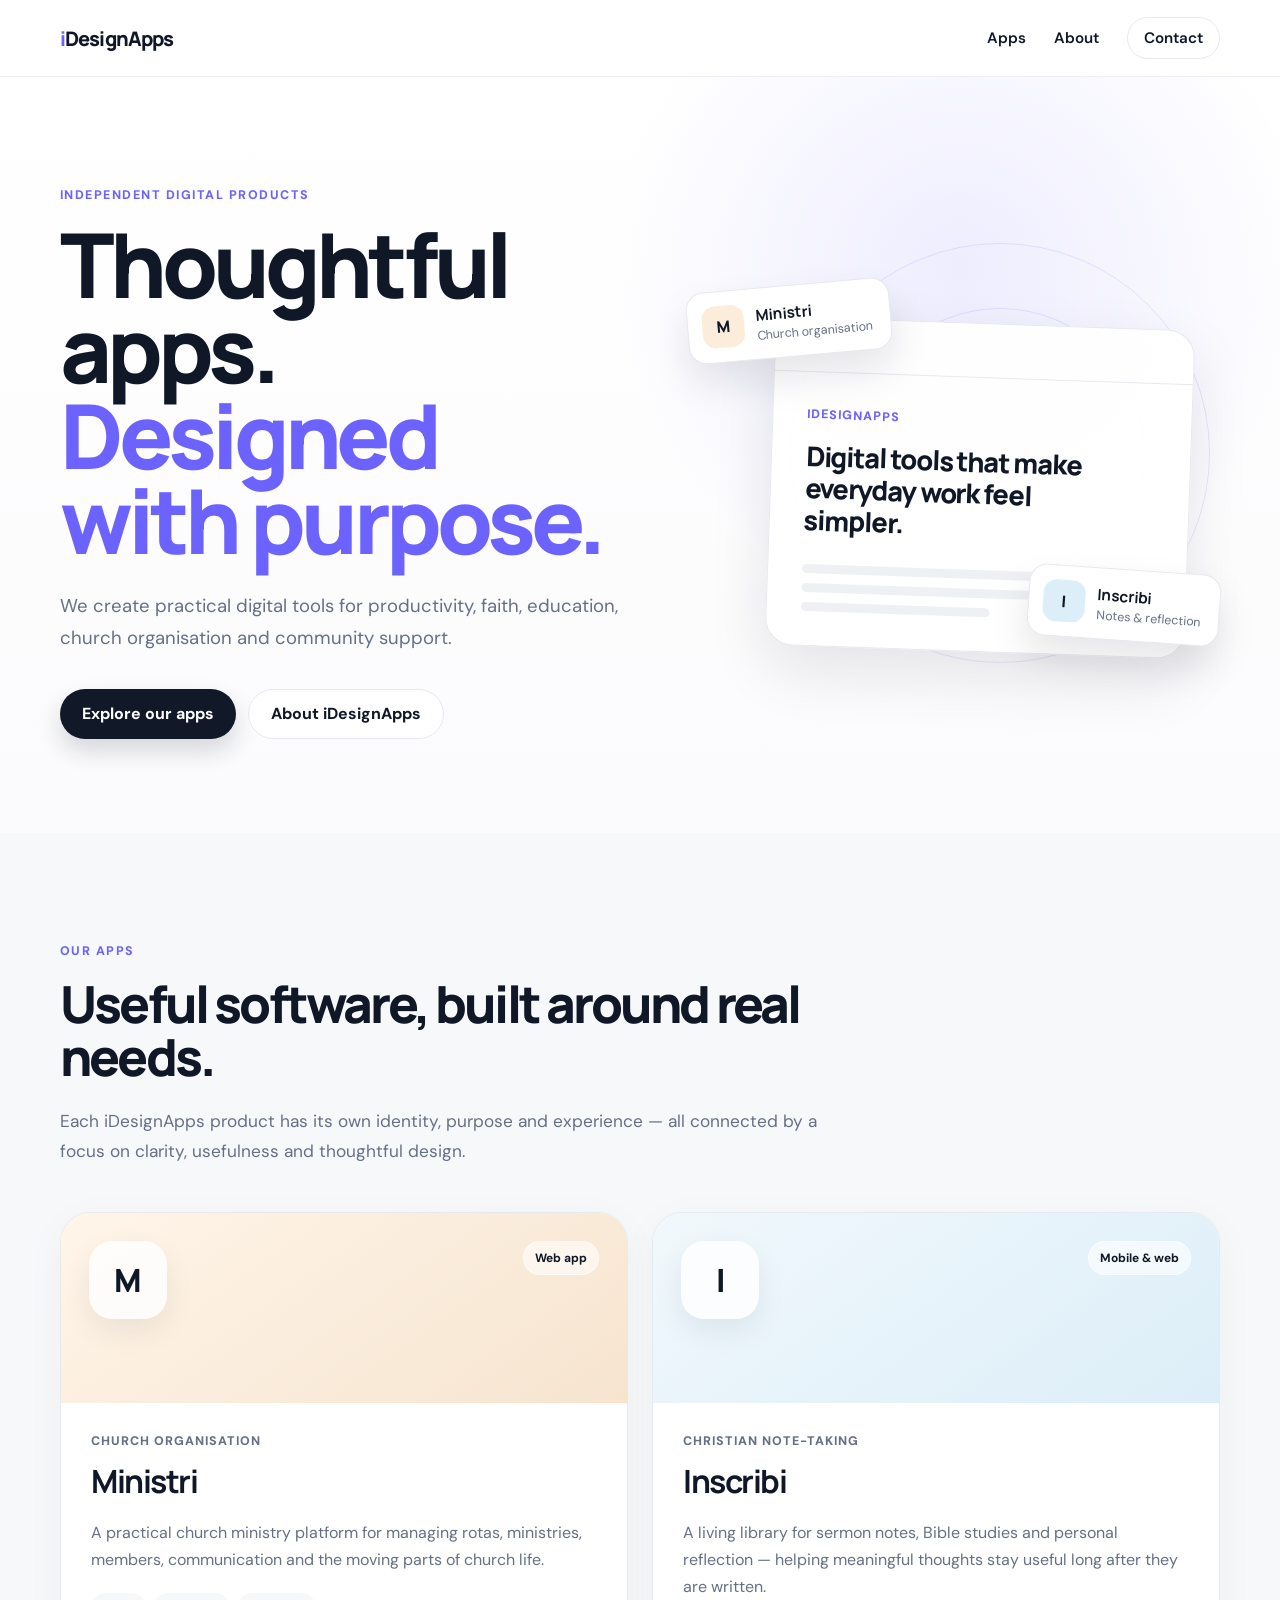
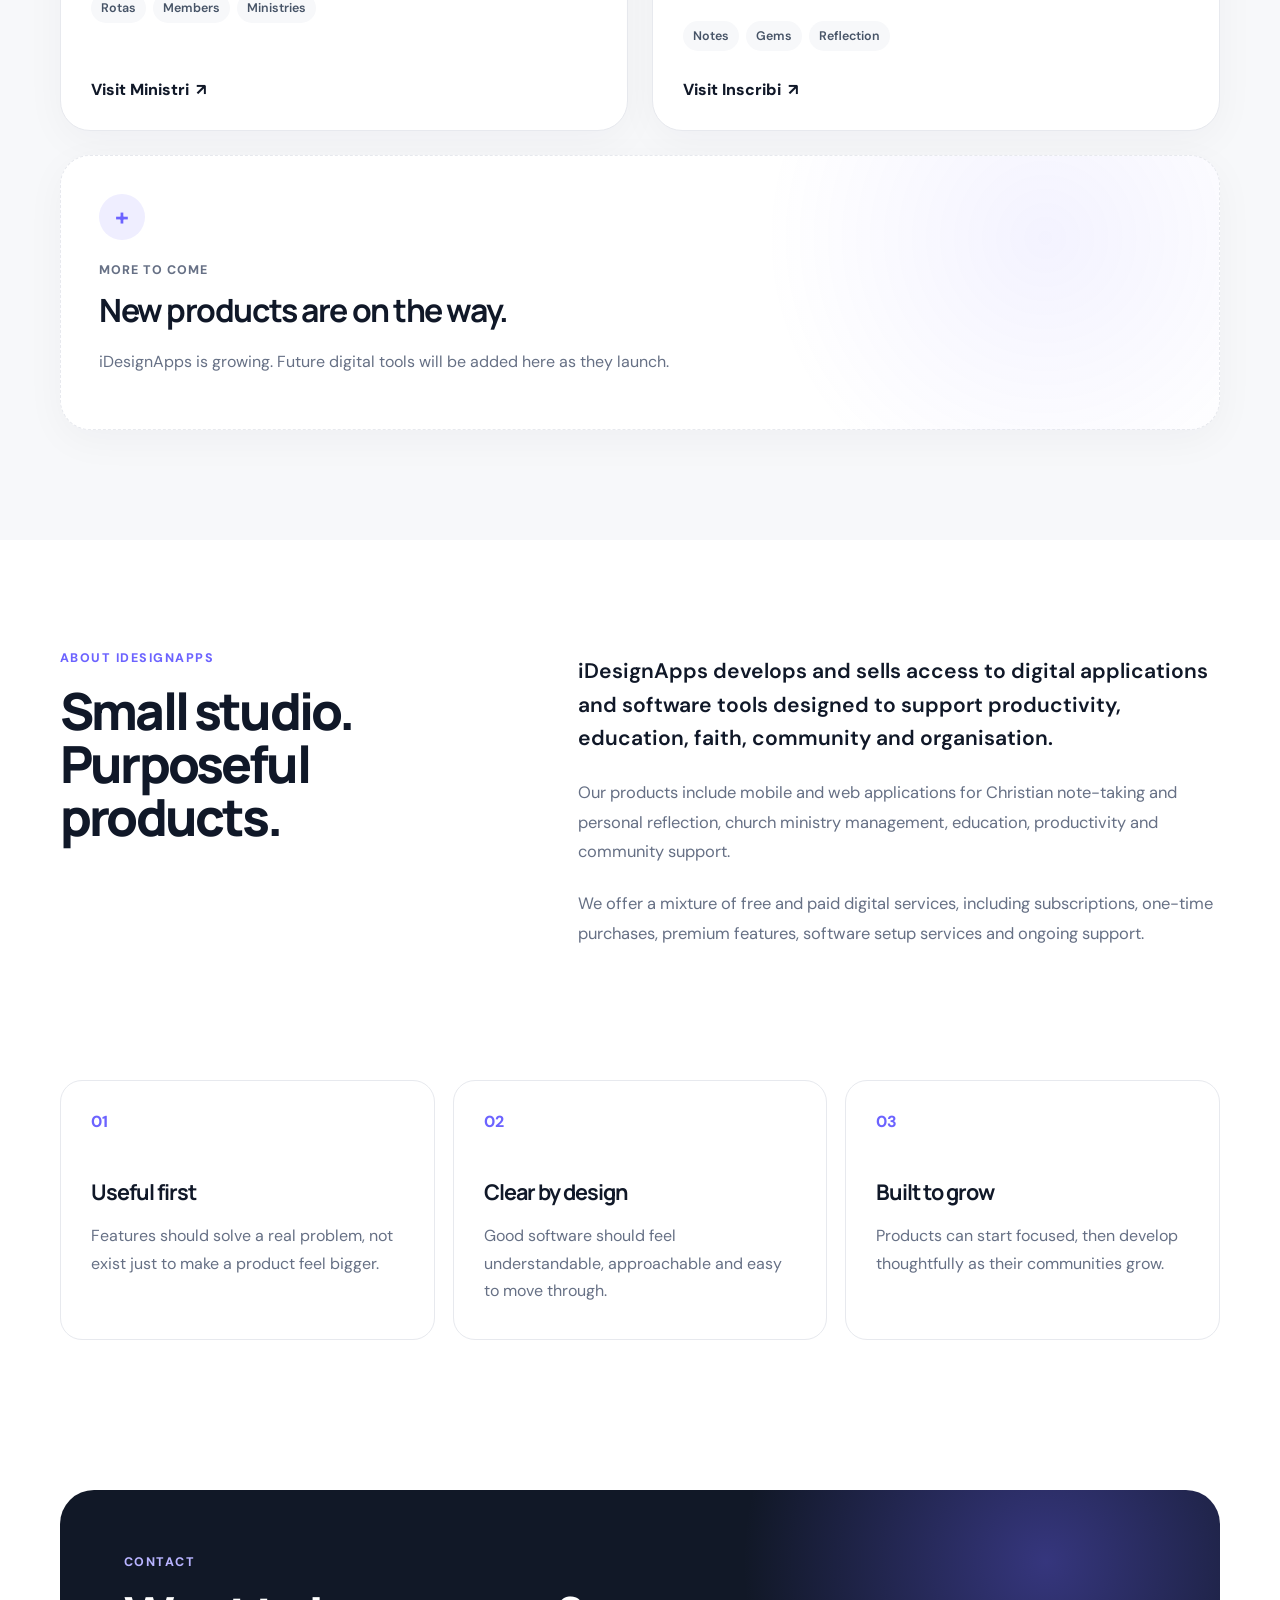
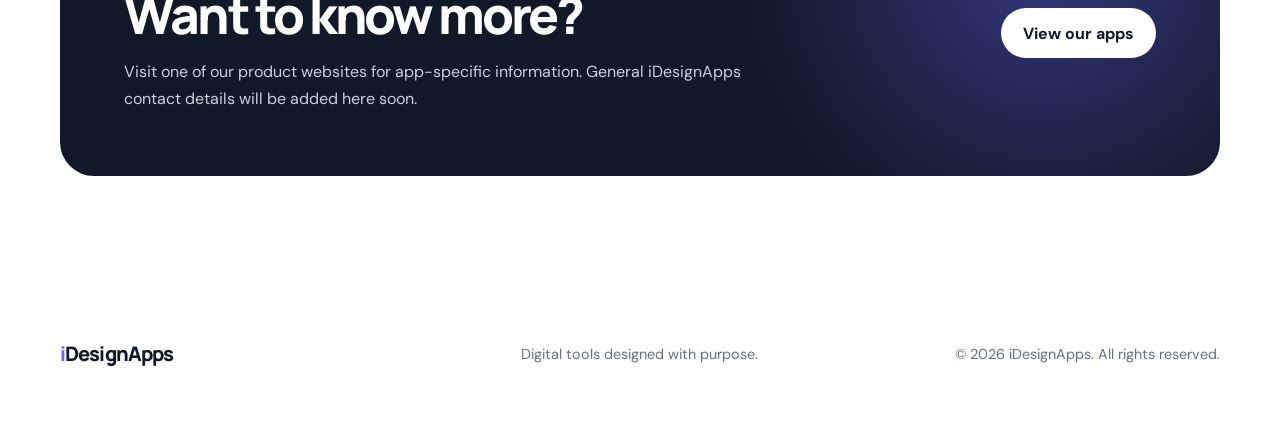
==== index.html @ ae1ea078 "Add files via upload" ====
<!DOCTYPE html>
<html lang="en-GB">
<head>
  <meta charset="UTF-8" />
  <meta name="viewport" content="width=device-width, initial-scale=1.0" />
  <meta name="description" content="iDesignApps develops thoughtful mobile and web applications for productivity, faith, education, church organisation and community support." />
  <meta name="theme-color" content="#111827" />
  <title>iDesignApps — Thoughtful digital tools</title>

  <link rel="icon" href="favicon.svg" type="image/svg+xml" />
  <link rel="preconnect" href="https://fonts.googleapis.com">
  <link rel="preconnect" href="https://fonts.gstatic.com" crossorigin>
  <link href="https://fonts.googleapis.com/css2?family=DM+Sans:wght@400;500;600;700&family=Manrope:wght@400;500;600;700;800&display=swap" rel="stylesheet">
  <link rel="stylesheet" href="styles.css" />
</head>
<body>
  <header class="site-header">
    <div class="container nav-wrap">
      <a class="wordmark" href="#top" aria-label="iDesignApps home">
        <span class="wordmark-i">i</span>DesignApps
      </a>

      <button class="nav-toggle" aria-expanded="false" aria-controls="main-nav" aria-label="Open navigation">
        <span></span><span></span>
      </button>

      <nav id="main-nav" class="main-nav" aria-label="Main navigation">
        <a href="#apps">Apps</a>
        <a href="#about">About</a>
        <a class="nav-cta" href="#contact">Contact</a>
      </nav>
    </div>
  </header>

  <main id="top">
    <section class="hero">
      <div class="container hero-grid">
        <div class="hero-copy">
          <p class="eyebrow">Independent digital products</p>
          <h1>Thoughtful apps.<br><span>Designed with purpose.</span></h1>
          <p class="hero-text">
            We create practical digital tools for productivity, faith, education,
            church organisation and community support.
          </p>

          <div class="hero-actions">
            <a class="button button-primary" href="#apps">Explore our apps</a>
            <a class="button button-secondary" href="#about">About iDesignApps</a>
          </div>
        </div>

        <div class="hero-visual" aria-hidden="true">
          <div class="orbit orbit-one"></div>
          <div class="orbit orbit-two"></div>

          <div class="product-window main-window">
            <div class="window-top">
              <span></span><span></span><span></span>
            </div>
            <div class="window-body">
              <div class="mini-label">iDesignApps</div>
              <div class="mini-heading">Digital tools that make everyday work feel simpler.</div>
              <div class="mini-lines">
                <i></i><i></i><i></i>
              </div>
            </div>
          </div>

          <div class="floating-card card-min">
            <span class="card-icon">M</span>
            <div><strong>Ministri</strong><small>Church organisation</small></div>
          </div>

          <div class="floating-card card-ins">
            <span class="card-icon">I</span>
            <div><strong>Inscribi</strong><small>Notes & reflection</small></div>
          </div>
        </div>
      </div>
    </section>

    <section id="apps" class="apps-section section">
      <div class="container">
        <div class="section-heading">
          <p class="eyebrow">Our apps</p>
          <h2>Useful software, built around real needs.</h2>
          <p>
            Each iDesignApps product has its own identity, purpose and experience —
            all connected by a focus on clarity, usefulness and thoughtful design.
          </p>
        </div>

        <div class="app-grid">
          <article class="app-card ministri-card">
            <div class="app-card-top">
              <div class="app-badge">M</div>
              <span class="status-pill">Web app</span>
            </div>
            <div class="app-card-content">
              <p class="app-category">Church organisation</p>
              <h3>Ministri</h3>
              <p>
                A practical church ministry platform for managing rotas, ministries,
                members, communication and the moving parts of church life.
              </p>
              <div class="tag-row">
                <span>Rotas</span>
                <span>Members</span>
                <span>Ministries</span>
              </div>
              <a class="app-link" href="https://ministri.app" target="_blank" rel="noopener noreferrer">
                Visit Ministri <span aria-hidden="true">↗</span>
              </a>
            </div>
          </article>

          <article class="app-card inscribi-card">
            <div class="app-card-top">
              <div class="app-badge">I</div>
              <span class="status-pill">Mobile & web</span>
            </div>
            <div class="app-card-content">
              <p class="app-category">Christian note-taking</p>
              <h3>Inscribi</h3>
              <p>
                A living library for sermon notes, Bible studies and personal reflection —
                helping meaningful thoughts stay useful long after they are written.
              </p>
              <div class="tag-row">
                <span>Notes</span>
                <span>Gems</span>
                <span>Reflection</span>
              </div>
              <a class="app-link" href="https://inscribi.app" target="_blank" rel="noopener noreferrer">
                Visit Inscribi <span aria-hidden="true">↗</span>
              </a>
            </div>
          </article>

          <article class="app-card future-card">
            <div class="future-inner">
              <span class="plus-mark">+</span>
              <p class="app-category">More to come</p>
              <h3>New products are on the way.</h3>
              <p>
                iDesignApps is growing. Future digital tools will be added here as they launch.
              </p>
            </div>
          </article>
        </div>
      </div>
    </section>

    <section id="about" class="about-section section">
      <div class="container about-grid">
        <div>
          <p class="eyebrow">About iDesignApps</p>
          <h2>Small studio.<br>Purposeful products.</h2>
        </div>
        <div class="about-copy">
          <p class="lead">
            iDesignApps develops and sells access to digital applications and software
            tools designed to support productivity, education, faith, community and organisation.
          </p>
          <p>
            Our products include mobile and web applications for Christian note-taking
            and personal reflection, church ministry management, education, productivity
            and community support.
          </p>
          <p>
            We offer a mixture of free and paid digital services, including subscriptions,
            one-time purchases, premium features, software setup services and ongoing support.
          </p>
        </div>
      </div>
    </section>

    <section class="principles-section section">
      <div class="container">
        <div class="principles-grid">
          <div class="principle">
            <span>01</span>
            <h3>Useful first</h3>
            <p>Features should solve a real problem, not exist just to make a product feel bigger.</p>
          </div>
          <div class="principle">
            <span>02</span>
            <h3>Clear by design</h3>
            <p>Good software should feel understandable, approachable and easy to move through.</p>
          </div>
          <div class="principle">
            <span>03</span>
            <h3>Built to grow</h3>
            <p>Products can start focused, then develop thoughtfully as their communities grow.</p>
          </div>
        </div>
      </div>
    </section>

    <section id="contact" class="contact-section section">
      <div class="container contact-panel">
        <div>
          <p class="eyebrow">Contact</p>
          <h2>Want to know more?</h2>
          <p>
            Visit one of our product websites for app-specific information.
            General iDesignApps contact details will be added here soon.
          </p>
        </div>
        <a class="button button-light" href="#apps">View our apps</a>
      </div>
    </section>
  </main>

  <footer class="site-footer">
    <div class="container footer-grid">
      <a class="wordmark footer-wordmark" href="#top">
        <span class="wordmark-i">i</span>DesignApps
      </a>
      <p>Digital tools designed with purpose.</p>
      <p class="copyright">© <span id="year"></span> iDesignApps. All rights reserved.</p>
    </div>
  </footer>

  <script src="script.js"></script>
</body>
</html>
---- styles.css ----
:root {
  --ink: #101828;
  --muted: #667085;
  --line: #e7e9ee;
  --paper: #ffffff;
  --soft: #f7f8fa;
  --accent: #6c63ff;
  --accent-dark: #5047e8;
  --accent-soft: #efeeff;
  --dark: #111827;
  --mint: #d9f4eb;
  --blue: #dceef8;
  --warm: #fbedd9;
  --shadow: 0 24px 60px rgba(16, 24, 40, 0.10);
  --radius-lg: 30px;
  --radius-md: 22px;
}

* {
  box-sizing: border-box;
}

html {
  scroll-behavior: smooth;
}

body {
  margin: 0;
  color: var(--ink);
  background: var(--paper);
  font-family: "DM Sans", sans-serif;
  -webkit-font-smoothing: antialiased;
}

a {
  color: inherit;
  text-decoration: none;
}

button,
a {
  -webkit-tap-highlight-color: transparent;
}

.container {
  width: min(1160px, calc(100% - 40px));
  margin: 0 auto;
}

.section {
  padding: 110px 0;
}

.site-header {
  position: sticky;
  top: 0;
  z-index: 50;
  border-bottom: 1px solid rgba(231, 233, 238, 0.8);
  background: rgba(255, 255, 255, 0.88);
  backdrop-filter: blur(18px);
}

.nav-wrap {
  height: 76px;
  display: flex;
  align-items: center;
  justify-content: space-between;
}

.wordmark {
  font-family: "Manrope", sans-serif;
  font-size: 1.25rem;
  font-weight: 800;
  letter-spacing: -0.045em;
}

.wordmark-i {
  color: var(--accent);
}

.main-nav {
  display: flex;
  align-items: center;
  gap: 28px;
  font-size: 0.95rem;
  font-weight: 600;
}

.main-nav a {
  transition: color 0.2s ease, transform 0.2s ease;
}

.main-nav a:hover {
  color: var(--accent);
}

.nav-cta {
  padding: 10px 16px;
  border: 1px solid var(--line);
  border-radius: 999px;
}

.nav-toggle {
  display: none;
  border: 0;
  background: transparent;
  width: 42px;
  height: 42px;
  align-items: center;
  justify-content: center;
  flex-direction: column;
  gap: 6px;
  cursor: pointer;
}

.nav-toggle span {
  width: 22px;
  height: 2px;
  background: var(--ink);
  transition: transform 0.2s ease;
}

.hero {
  overflow: hidden;
  background:
    radial-gradient(circle at 75% 25%, rgba(108, 99, 255, 0.11), transparent 31%),
    linear-gradient(180deg, #ffffff 0%, #fbfbfd 100%);
  padding: 106px 0 90px;
}

.hero-grid {
  min-height: 560px;
  display: grid;
  grid-template-columns: 1.03fr 0.97fr;
  align-items: center;
  gap: 60px;
}

.eyebrow {
  margin: 0 0 18px;
  color: var(--accent);
  font-size: 0.78rem;
  font-weight: 800;
  letter-spacing: 0.12em;
  text-transform: uppercase;
}

.hero h1,
.section-heading h2,
.about-section h2,
.contact-section h2 {
  margin: 0;
  font-family: "Manrope", sans-serif;
  letter-spacing: -0.055em;
}

.hero h1 {
  max-width: 720px;
  font-size: clamp(3.35rem, 7vw, 6.5rem);
  line-height: 0.95;
  font-weight: 800;
}

.hero h1 span {
  color: var(--accent);
}

.hero-text {
  max-width: 650px;
  margin: 28px 0 0;
  color: var(--muted);
  font-size: 1.16rem;
  line-height: 1.75;
}

.hero-actions {
  display: flex;
  flex-wrap: wrap;
  gap: 12px;
  margin-top: 34px;
}

.button {
  display: inline-flex;
  min-height: 50px;
  align-items: center;
  justify-content: center;
  padding: 0 22px;
  border-radius: 999px;
  font-weight: 700;
  transition: transform 0.2s ease, box-shadow 0.2s ease, background 0.2s ease;
}

.button:hover {
  transform: translateY(-2px);
}

.button-primary {
  color: #fff;
  background: var(--dark);
  box-shadow: 0 12px 24px rgba(17, 24, 39, 0.16);
}

.button-primary:hover {
  background: #000;
}

.button-secondary {
  border: 1px solid var(--line);
  background: #fff;
}

.hero-visual {
  position: relative;
  min-height: 480px;
}

.orbit {
  position: absolute;
  border: 1px solid rgba(108, 99, 255, 0.15);
  border-radius: 50%;
}

.orbit-one {
  width: 420px;
  height: 420px;
  right: 10px;
  top: 20px;
}

.orbit-two {
  width: 290px;
  height: 290px;
  right: 75px;
  top: 85px;
}

.product-window {
  position: absolute;
  border: 1px solid var(--line);
  border-radius: 28px;
  background: rgba(255, 255, 255, 0.95);
  box-shadow: var(--shadow);
}

.main-window {
  width: min(420px, 86%);
  right: 30px;
  top: 100px;
  transform: rotate(2deg);
}

.window-top {
  height: 54px;
  display: flex;
  align-items: center;
  gap: 7px;
  padding: 0 20px;
  border-bottom: 1px solid var(--line);
}

.window-top span {
  width: 8px;
  height: 8px;
  border-radius: 50%;
  background: #d7d9df;
}

.window-body {
  padding: 34px;
}

.mini-label {
  color: var(--accent);
  font-weight: 800;
  font-size: 0.78rem;
  text-transform: uppercase;
  letter-spacing: 0.08em;
}

.mini-heading {
  width: 88%;
  margin-top: 18px;
  font-family: "Manrope", sans-serif;
  font-size: 1.7rem;
  line-height: 1.18;
  font-weight: 800;
  letter-spacing: -0.04em;
}

.mini-lines {
  display: grid;
  gap: 10px;
  margin-top: 28px;
}

.mini-lines i {
  display: block;
  height: 9px;
  border-radius: 999px;
  background: #eef0f4;
}

.mini-lines i:nth-child(2) {
  width: 76%;
}

.mini-lines i:nth-child(3) {
  width: 54%;
}

.floating-card {
  position: absolute;
  display: flex;
  align-items: center;
  gap: 12px;
  padding: 14px 18px 14px 14px;
  border: 1px solid var(--line);
  border-radius: 18px;
  background: #fff;
  box-shadow: 0 20px 38px rgba(16, 24, 40, 0.10);
}

.floating-card strong,
.floating-card small {
  display: block;
}

.floating-card strong {
  font-family: "Manrope", sans-serif;
  font-size: 0.96rem;
}

.floating-card small {
  margin-top: 2px;
  color: var(--muted);
  font-size: 0.78rem;
}

.card-icon {
  display: grid;
  width: 42px;
  height: 42px;
  place-items: center;
  border-radius: 13px;
  font-family: "Manrope", sans-serif;
  font-weight: 800;
}

.card-min {
  left: 0;
  top: 62px;
  transform: rotate(-5deg);
}

.card-min .card-icon {
  background: var(--warm);
}

.card-ins {
  right: 0;
  bottom: 62px;
  transform: rotate(4deg);
}

.card-ins .card-icon {
  background: var(--blue);
}

.apps-section {
  background: var(--soft);
}

.section-heading {
  max-width: 760px;
  margin-bottom: 46px;
}

.section-heading h2,
.about-section h2,
.contact-section h2 {
  font-size: clamp(2.25rem, 4vw, 4.2rem);
  line-height: 1.04;
  font-weight: 800;
}

.section-heading > p:last-child {
  margin: 22px 0 0;
  color: var(--muted);
  font-size: 1.08rem;
  line-height: 1.75;
}

.app-grid {
  display: grid;
  grid-template-columns: repeat(2, minmax(0, 1fr));
  gap: 24px;
}

.app-card {
  min-height: 470px;
  display: flex;
  flex-direction: column;
  overflow: hidden;
  border: 1px solid var(--line);
  border-radius: var(--radius-lg);
  background: #fff;
  box-shadow: 0 10px 40px rgba(16, 24, 40, 0.04);
  transition: transform 0.25s ease, box-shadow 0.25s ease;
}

.app-card:hover {
  transform: translateY(-5px);
  box-shadow: 0 22px 48px rgba(16, 24, 40, 0.08);
}

.app-card-top {
  min-height: 190px;
  display: flex;
  justify-content: space-between;
  align-items: flex-start;
  padding: 28px;
}

.ministri-card .app-card-top {
  background: linear-gradient(145deg, #fff5e9, #f6e4cf);
}

.inscribi-card .app-card-top {
  background: linear-gradient(145deg, #f1f8fc, #dceef8);
}

.app-badge {
  display: grid;
  width: 78px;
  height: 78px;
  place-items: center;
  border-radius: 23px;
  background: rgba(255,255,255,0.82);
  font-family: "Manrope", sans-serif;
  font-size: 2rem;
  font-weight: 800;
  box-shadow: 0 12px 30px rgba(16, 24, 40, 0.07);
}

.status-pill {
  padding: 8px 11px;
  border: 1px solid rgba(255, 255, 255, 0.7);
  border-radius: 999px;
  background: rgba(255, 255, 255, 0.58);
  font-size: 0.75rem;
  font-weight: 700;
}

.app-card-content {
  display: flex;
  flex: 1;
  flex-direction: column;
  padding: 30px;
}

.app-category {
  margin: 0 0 10px;
  color: var(--muted);
  font-size: 0.78rem;
  font-weight: 800;
  letter-spacing: 0.08em;
  text-transform: uppercase;
}

.app-card h3,
.principle h3,
.future-card h3 {
  margin: 0;
  font-family: "Manrope", sans-serif;
  font-size: 2rem;
  letter-spacing: -0.045em;
}

.app-card-content > p:not(.app-category),
.future-card p:not(.app-category) {
  color: var(--muted);
  line-height: 1.7;
}

.tag-row {
  display: flex;
  flex-wrap: wrap;
  gap: 7px;
  margin-top: 4px;
}

.tag-row span {
  padding: 7px 10px;
  border-radius: 999px;
  background: var(--soft);
  color: #475467;
  font-size: 0.78rem;
  font-weight: 600;
}

.app-link {
  display: inline-flex;
  align-items: center;
  gap: 7px;
  width: fit-content;
  margin-top: auto;
  padding-top: 28px;
  font-weight: 800;
}

.app-link span {
  transition: transform 0.2s ease;
}

.app-link:hover span {
  transform: translate(3px, -3px);
}

.future-card {
  grid-column: 1 / -1;
  min-height: 250px;
  border-style: dashed;
  background:
    radial-gradient(circle at 85% 30%, rgba(108, 99, 255, 0.08), transparent 28%),
    #fff;
}

.future-inner {
  display: grid;
  height: 100%;
  align-content: center;
  padding: 38px;
}

.plus-mark {
  display: grid;
  width: 46px;
  height: 46px;
  margin-bottom: 22px;
  place-items: center;
  border-radius: 50%;
  background: var(--accent-soft);
  color: var(--accent);
  font-size: 1.5rem;
  font-weight: 700;
}

.future-card h3 {
  max-width: 560px;
}

.future-card p {
  max-width: 640px;
}

.about-section {
  background: #fff;
}

.about-grid {
  display: grid;
  grid-template-columns: 0.8fr 1.2fr;
  gap: 90px;
  align-items: start;
}

.about-copy {
  padding-top: 5px;
}

.about-copy p {
  margin: 0 0 22px;
  color: var(--muted);
  font-size: 1.03rem;
  line-height: 1.8;
}

.about-copy .lead {
  color: var(--ink);
  font-size: 1.32rem;
  line-height: 1.6;
  font-weight: 600;
}

.principles-section {
  padding-top: 0;
}

.principles-grid {
  display: grid;
  grid-template-columns: repeat(3, 1fr);
  gap: 18px;
}

.principle {
  min-height: 260px;
  padding: 30px;
  border: 1px solid var(--line);
  border-radius: var(--radius-md);
}

.principle > span {
  display: inline-block;
  margin-bottom: 45px;
  color: var(--accent);
  font-weight: 800;
}

.principle h3 {
  font-size: 1.35rem;
}

.principle p {
  margin-bottom: 0;
  color: var(--muted);
  line-height: 1.7;
}

.contact-section {
  padding-top: 40px;
}

.contact-panel {
  display: flex;
  align-items: center;
  justify-content: space-between;
  gap: 40px;
  padding: 64px;
  border-radius: 34px;
  color: #fff;
  background:
    radial-gradient(circle at 85% 25%, rgba(108, 99, 255, 0.4), transparent 30%),
    var(--dark);
}

.contact-panel .eyebrow {
  color: #b8b3ff;
}

.contact-panel p:last-child {
  max-width: 650px;
  margin-bottom: 0;
  color: #cbd1dc;
  line-height: 1.7;
}

.button-light {
  flex: 0 0 auto;
  color: var(--dark);
  background: #fff;
}

.site-footer {
  padding: 54px 0;
}

.footer-grid {
  display: grid;
  grid-template-columns: 1fr 1fr 1fr;
  align-items: center;
  gap: 24px;
}

.footer-grid > p {
  margin: 0;
  color: var(--muted);
  font-size: 0.9rem;
}

.footer-grid > p:nth-child(2) {
  text-align: center;
}

.copyright {
  text-align: right;
}

@media (max-width: 900px) {
  .hero-grid,
  .about-grid {
    grid-template-columns: 1fr;
  }

  .hero-grid {
    min-height: auto;
  }

  .hero-visual {
    min-height: 420px;
    margin-top: -20px;
  }

  .about-grid {
    gap: 35px;
  }

  .principles-grid {
    grid-template-columns: 1fr;
  }

  .principle {
    min-height: auto;
  }

  .principle > span {
    margin-bottom: 28px;
  }
}

@media (max-width: 700px) {
  .container {
    width: min(100% - 28px, 1160px);
  }

  .section {
    padding: 80px 0;
  }

  .nav-toggle {
    display: flex;
  }

  .main-nav {
    position: absolute;
    left: 14px;
    right: 14px;
    top: 68px;
    display: none;
    flex-direction: column;
    align-items: stretch;
    gap: 4px;
    padding: 12px;
    border: 1px solid var(--line);
    border-radius: 18px;
    background: #fff;
    box-shadow: 0 18px 50px rgba(16, 24, 40, 0.12);
  }

  .main-nav.open {
    display: flex;
  }

  .main-nav a {
    padding: 12px 13px;
  }

  .nav-cta {
    border: 0;
    border-radius: 10px;
    background: var(--soft);
  }

  .hero {
    padding: 72px 0 48px;
  }

  .hero h1 {
    font-size: clamp(3rem, 15vw, 4.6rem);
  }

  .hero-text {
    font-size: 1.02rem;
  }

  .hero-visual {
    min-height: 360px;
  }

  .orbit-one {
    width: 320px;
    height: 320px;
    right: -30px;
  }

  .orbit-two {
    width: 220px;
    height: 220px;
    right: 20px;
  }

  .main-window {
    width: 86%;
    right: 2%;
    top: 90px;
  }

  .window-body {
    padding: 25px;
  }

  .mini-heading {
    font-size: 1.35rem;
  }

  .floating-card {
    padding: 10px 13px 10px 10px;
  }

  .card-icon {
    width: 36px;
    height: 36px;
  }

  .card-min {
    left: 0;
    top: 45px;
  }

  .card-ins {
    right: 0;
    bottom: 18px;
  }

  .app-grid {
    grid-template-columns: 1fr;
  }

  .future-card {
    grid-column: auto;
  }

  .contact-panel {
    flex-direction: column;
    align-items: flex-start;
    padding: 40px 28px;
  }

  .footer-grid {
    grid-template-columns: 1fr;
  }

  .footer-grid > p:nth-child(2),
  .copyright {
    text-align: left;
  }
}

@media (prefers-reduced-motion: reduce) {
  html {
    scroll-behavior: auto;
  }

  * {
    transition: none !important;
  }
}
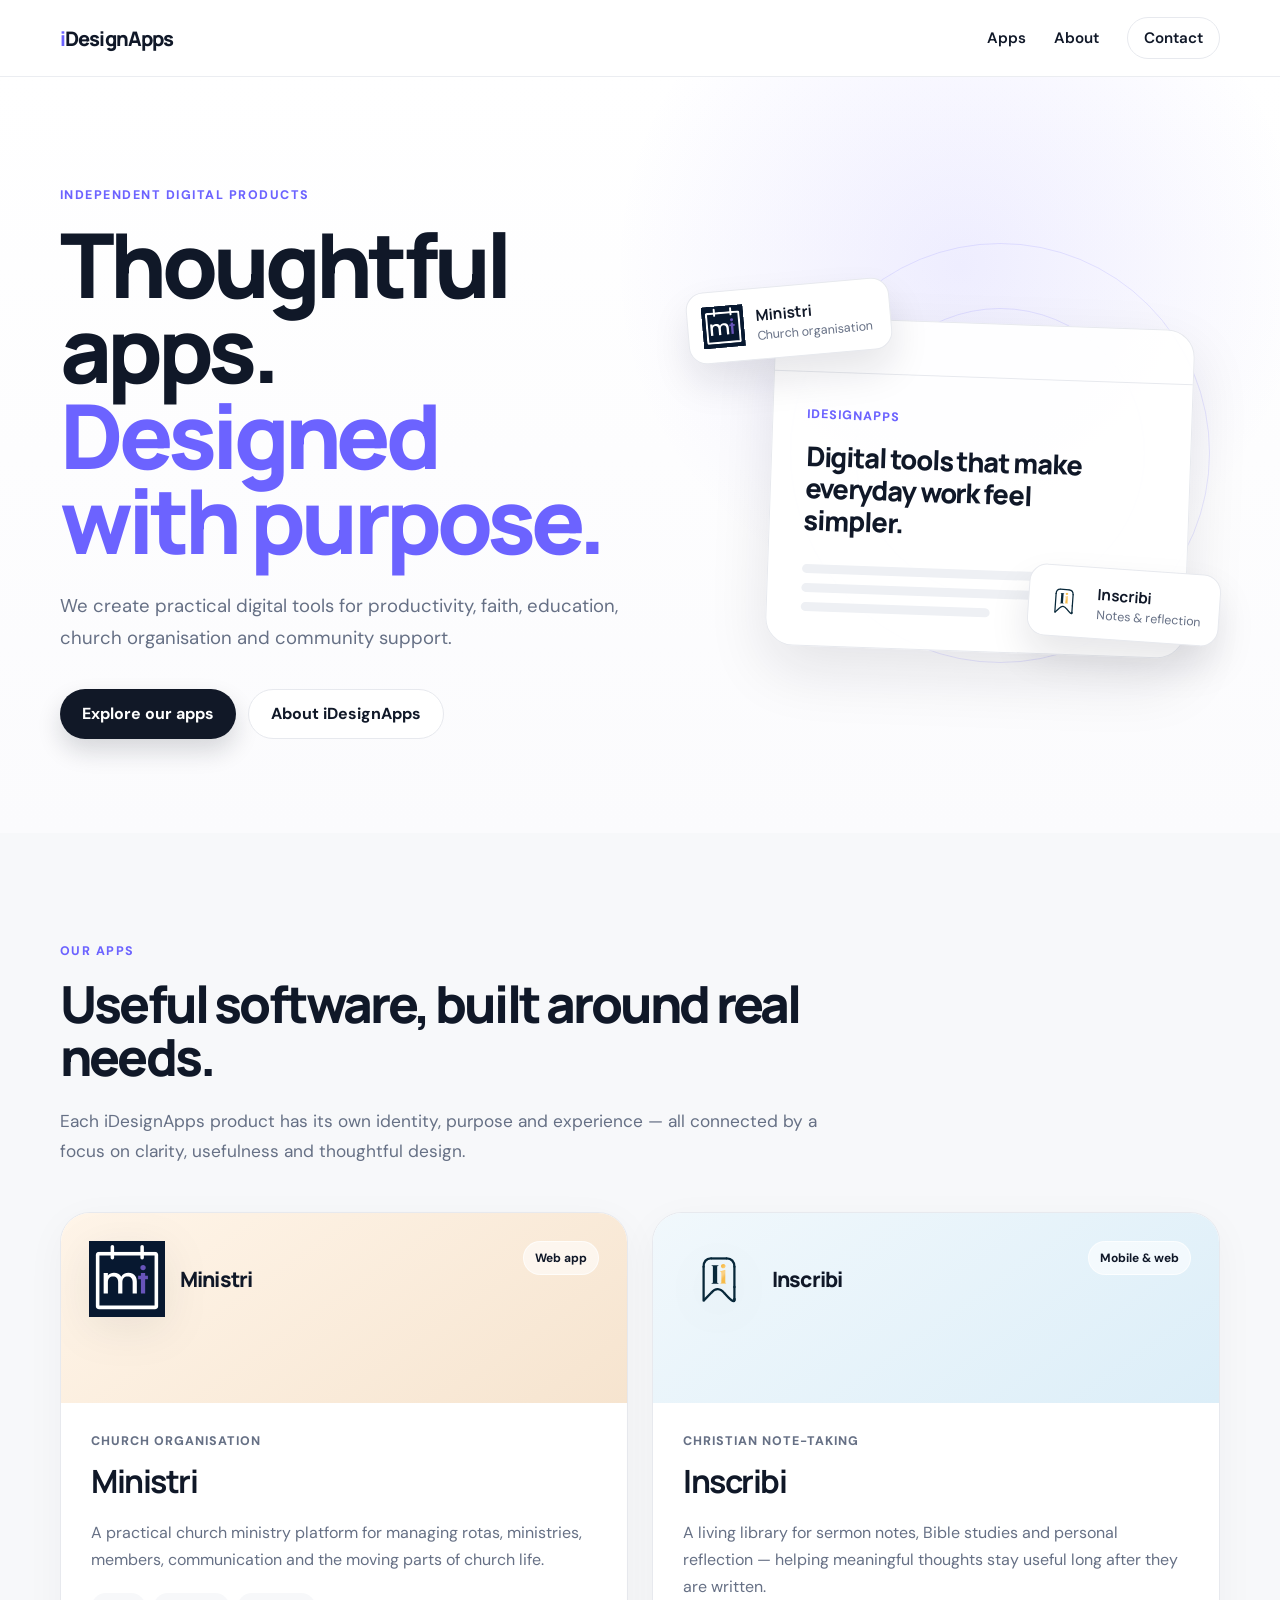
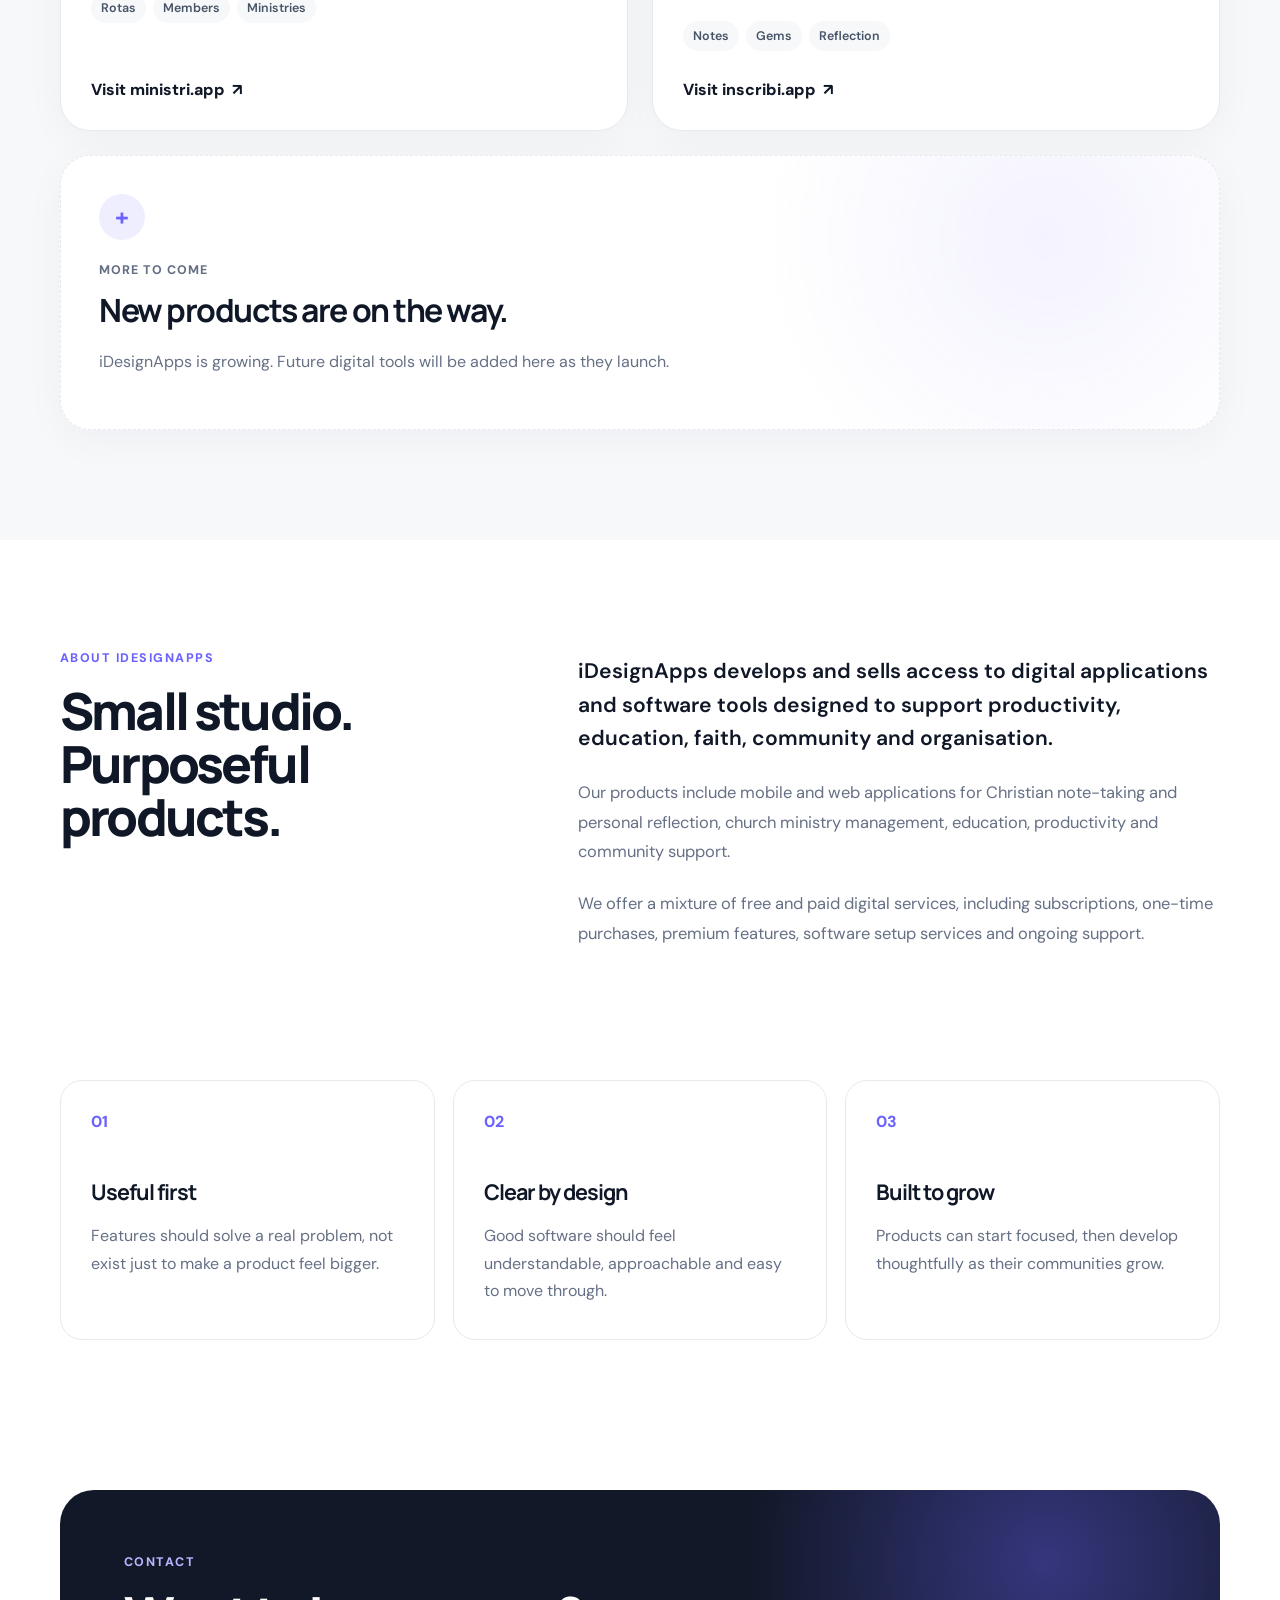
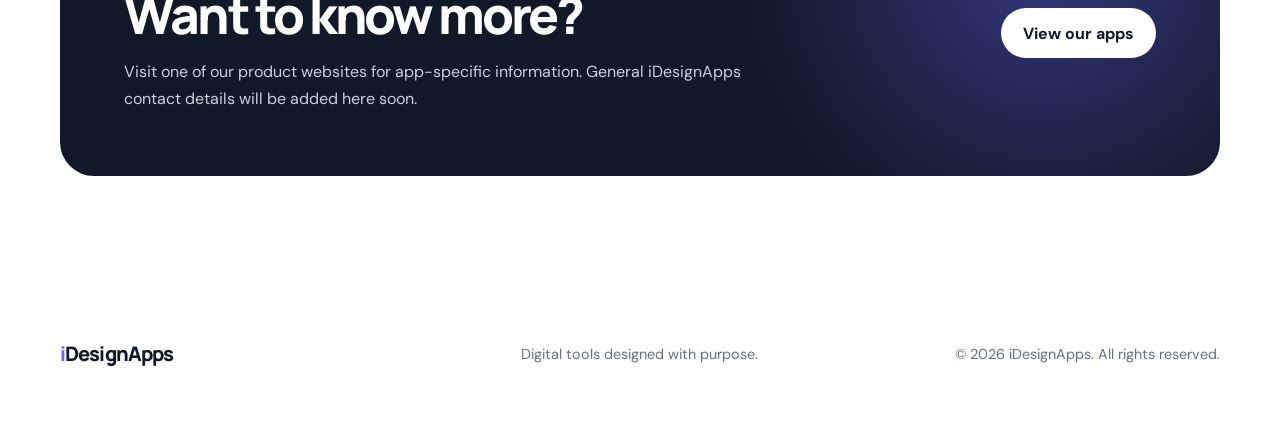
==== commit a48e4d40: "Add files via upload" ====
--- a/index.html
+++ b/index.html
@@ -67,12 +67,12 @@
           </div>
 
           <div class="floating-card card-min">
-            <span class="card-icon">M</span>
+            <img src="ministri-logo.svg" alt="" />
             <div><strong>Ministri</strong><small>Church organisation</small></div>
           </div>
 
           <div class="floating-card card-ins">
-            <span class="card-icon">I</span>
+            <img src="inscribi-logo.svg" alt="" />
             <div><strong>Inscribi</strong><small>Notes & reflection</small></div>
           </div>
         </div>
@@ -91,9 +91,12 @@
         </div>
 
         <div class="app-grid">
-          <article class="app-card ministri-card">
+          <a class="app-card ministri-card app-card-link" href="https://ministri.app" target="_blank" rel="noopener noreferrer" aria-label="Visit Ministri website">
             <div class="app-card-top">
-              <div class="app-badge">M</div>
+              <div class="brand-lockup">
+                <img class="app-logo" src="ministri-logo.svg" alt="Ministri logo" />
+                <span class="brand-name">Ministri</span>
+              </div>
               <span class="status-pill">Web app</span>
             </div>
             <div class="app-card-content">
@@ -108,15 +111,18 @@
                 <span>Members</span>
                 <span>Ministries</span>
               </div>
-              <a class="app-link" href="https://ministri.app" target="_blank" rel="noopener noreferrer">
-                Visit Ministri <span aria-hidden="true">↗</span>
-              </a>
-            </div>
-          </article>
-
-          <article class="app-card inscribi-card">
+              <span class="app-link">
+                Visit ministri.app <span aria-hidden="true">↗</span>
+              </span>
+            </div>
+          </a>
+
+          <a class="app-card inscribi-card app-card-link" href="https://inscribi.app" target="_blank" rel="noopener noreferrer" aria-label="Visit Inscribi website">
             <div class="app-card-top">
-              <div class="app-badge">I</div>
+              <div class="brand-lockup">
+                <img class="app-logo" src="inscribi-logo.svg" alt="Inscribi logo" />
+                <span class="brand-name">Inscribi</span>
+              </div>
               <span class="status-pill">Mobile & web</span>
             </div>
             <div class="app-card-content">
@@ -131,11 +137,11 @@
                 <span>Gems</span>
                 <span>Reflection</span>
               </div>
-              <a class="app-link" href="https://inscribi.app" target="_blank" rel="noopener noreferrer">
-                Visit Inscribi <span aria-hidden="true">↗</span>
-              </a>
-            </div>
-          </article>
+              <span class="app-link">
+                Visit inscribi.app <span aria-hidden="true">↗</span>
+              </span>
+            </div>
+          </a>
 
           <article class="app-card future-card">
             <div class="future-inner">
--- a/styles.css
+++ b/styles.css
@@ -16,13 +16,8 @@
   --radius-md: 22px;
 }
 
-* {
-  box-sizing: border-box;
-}
-
-html {
-  scroll-behavior: smooth;
-}
+* { box-sizing: border-box; }
+html { scroll-behavior: smooth; }
 
 body {
   margin: 0;
@@ -32,24 +27,15 @@
   -webkit-font-smoothing: antialiased;
 }
 
-a {
-  color: inherit;
-  text-decoration: none;
-}
-
-button,
-a {
-  -webkit-tap-highlight-color: transparent;
-}
+a { color: inherit; text-decoration: none; }
+button, a { -webkit-tap-highlight-color: transparent; }
 
 .container {
   width: min(1160px, calc(100% - 40px));
   margin: 0 auto;
 }
 
-.section {
-  padding: 110px 0;
-}
+.section { padding: 110px 0; }
 
 .site-header {
   position: sticky;
@@ -74,9 +60,7 @@
   letter-spacing: -0.045em;
 }
 
-.wordmark-i {
-  color: var(--accent);
-}
+.wordmark-i { color: var(--accent); }
 
 .main-nav {
   display: flex;
@@ -86,13 +70,8 @@
   font-weight: 600;
 }
 
-.main-nav a {
-  transition: color 0.2s ease, transform 0.2s ease;
-}
-
-.main-nav a:hover {
-  color: var(--accent);
-}
+.main-nav a { transition: color 0.2s ease, transform 0.2s ease; }
+.main-nav a:hover { color: var(--accent); }
 
 .nav-cta {
   padding: 10px 16px;
@@ -161,9 +140,7 @@
   font-weight: 800;
 }
 
-.hero h1 span {
-  color: var(--accent);
-}
+.hero h1 span { color: var(--accent); }
 
 .hero-text {
   max-width: 650px;
@@ -191,9 +168,7 @@
   transition: transform 0.2s ease, box-shadow 0.2s ease, background 0.2s ease;
 }
 
-.button:hover {
-  transform: translateY(-2px);
-}
+.button:hover { transform: translateY(-2px); }
 
 .button-primary {
   color: #fff;
@@ -201,9 +176,7 @@
   box-shadow: 0 12px 24px rgba(17, 24, 39, 0.16);
 }
 
-.button-primary:hover {
-  background: #000;
-}
+.button-primary:hover { background: #000; }
 
 .button-secondary {
   border: 1px solid var(--line);
@@ -266,9 +239,7 @@
   background: #d7d9df;
 }
 
-.window-body {
-  padding: 34px;
-}
+.window-body { padding: 34px; }
 
 .mini-label {
   color: var(--accent);
@@ -301,13 +272,8 @@
   background: #eef0f4;
 }
 
-.mini-lines i:nth-child(2) {
-  width: 76%;
-}
-
-.mini-lines i:nth-child(3) {
-  width: 54%;
-}
+.mini-lines i:nth-child(2) { width: 76%; }
+.mini-lines i:nth-child(3) { width: 54%; }
 
 .floating-card {
   position: absolute;
@@ -321,10 +287,14 @@
   box-shadow: 0 20px 38px rgba(16, 24, 40, 0.10);
 }
 
+.floating-card img {
+  width: 42px;
+  height: 42px;
+  object-fit: contain;
+}
+
 .floating-card strong,
-.floating-card small {
-  display: block;
-}
+.floating-card small { display: block; }
 
 .floating-card strong {
   font-family: "Manrope", sans-serif;
@@ -337,39 +307,19 @@
   font-size: 0.78rem;
 }
 
-.card-icon {
-  display: grid;
-  width: 42px;
-  height: 42px;
-  place-items: center;
-  border-radius: 13px;
-  font-family: "Manrope", sans-serif;
-  font-weight: 800;
-}
-
 .card-min {
   left: 0;
   top: 62px;
   transform: rotate(-5deg);
 }
 
-.card-min .card-icon {
-  background: var(--warm);
-}
-
 .card-ins {
   right: 0;
   bottom: 62px;
   transform: rotate(4deg);
 }
 
-.card-ins .card-icon {
-  background: var(--blue);
-}
-
-.apps-section {
-  background: var(--soft);
-}
+.apps-section { background: var(--soft); }
 
 .section-heading {
   max-width: 760px;
@@ -406,12 +356,22 @@
   border-radius: var(--radius-lg);
   background: #fff;
   box-shadow: 0 10px 40px rgba(16, 24, 40, 0.04);
-  transition: transform 0.25s ease, box-shadow 0.25s ease;
-}
-
-.app-card:hover {
-  transform: translateY(-5px);
-  box-shadow: 0 22px 48px rgba(16, 24, 40, 0.08);
+  transition: transform 0.25s ease, box-shadow 0.25s ease, border-color 0.25s ease;
+}
+
+.app-card-link {
+  cursor: pointer;
+}
+
+.app-card-link:hover {
+  transform: translateY(-6px);
+  box-shadow: 0 24px 52px rgba(16, 24, 40, 0.11);
+  border-color: #d6d8df;
+}
+
+.app-card-link:focus-visible {
+  outline: 3px solid rgba(108, 99, 255, 0.35);
+  outline-offset: 4px;
 }
 
 .app-card-top {
@@ -430,17 +390,25 @@
   background: linear-gradient(145deg, #f1f8fc, #dceef8);
 }
 
-.app-badge {
-  display: grid;
-  width: 78px;
-  height: 78px;
-  place-items: center;
-  border-radius: 23px;
-  background: rgba(255,255,255,0.82);
+.brand-lockup {
+  display: flex;
+  align-items: center;
+  gap: 15px;
+}
+
+.app-logo {
+  width: 76px;
+  height: 76px;
+  display: block;
+  object-fit: contain;
+  filter: drop-shadow(0 10px 22px rgba(16, 24, 40, 0.08));
+}
+
+.brand-name {
   font-family: "Manrope", sans-serif;
-  font-size: 2rem;
-  font-weight: 800;
-  box-shadow: 0 12px 30px rgba(16, 24, 40, 0.07);
+  font-size: 1.32rem;
+  font-weight: 800;
+  letter-spacing: -0.04em;
 }
 
 .status-pill {
@@ -506,16 +474,15 @@
   width: fit-content;
   margin-top: auto;
   padding-top: 28px;
-  font-weight: 800;
-}
-
-.app-link span {
-  transition: transform 0.2s ease;
-}
-
-.app-link:hover span {
+  color: var(--ink);
+  font-weight: 800;
+}
+
+.app-card-link:hover .app-link span {
   transform: translate(3px, -3px);
 }
+
+.app-link span { transition: transform 0.2s ease; }
 
 .future-card {
   grid-column: 1 / -1;
@@ -546,17 +513,10 @@
   font-weight: 700;
 }
 
-.future-card h3 {
-  max-width: 560px;
-}
-
-.future-card p {
-  max-width: 640px;
-}
-
-.about-section {
-  background: #fff;
-}
+.future-card h3 { max-width: 560px; }
+.future-card p { max-width: 640px; }
+
+.about-section { background: #fff; }
 
 .about-grid {
   display: grid;
@@ -565,9 +525,7 @@
   align-items: start;
 }
 
-.about-copy {
-  padding-top: 5px;
-}
+.about-copy { padding-top: 5px; }
 
 .about-copy p {
   margin: 0 0 22px;
@@ -583,9 +541,7 @@
   font-weight: 600;
 }
 
-.principles-section {
-  padding-top: 0;
-}
+.principles-section { padding-top: 0; }
 
 .principles-grid {
   display: grid;
@@ -607,9 +563,7 @@
   font-weight: 800;
 }
 
-.principle h3 {
-  font-size: 1.35rem;
-}
+.principle h3 { font-size: 1.35rem; }
 
 .principle p {
   margin-bottom: 0;
@@ -617,9 +571,7 @@
   line-height: 1.7;
 }
 
-.contact-section {
-  padding-top: 40px;
-}
+.contact-section { padding-top: 40px; }
 
 .contact-panel {
   display: flex;
@@ -634,9 +586,7 @@
     var(--dark);
 }
 
-.contact-panel .eyebrow {
-  color: #b8b3ff;
-}
+.contact-panel .eyebrow { color: #b8b3ff; }
 
 .contact-panel p:last-child {
   max-width: 650px;
@@ -651,9 +601,7 @@
   background: #fff;
 }
 
-.site-footer {
-  padding: 54px 0;
-}
+.site-footer { padding: 54px 0; }
 
 .footer-grid {
   display: grid;
@@ -668,58 +616,30 @@
   font-size: 0.9rem;
 }
 
-.footer-grid > p:nth-child(2) {
-  text-align: center;
-}
-
-.copyright {
-  text-align: right;
-}
+.footer-grid > p:nth-child(2) { text-align: center; }
+.copyright { text-align: right; }
 
 @media (max-width: 900px) {
   .hero-grid,
-  .about-grid {
-    grid-template-columns: 1fr;
-  }
-
-  .hero-grid {
-    min-height: auto;
-  }
+  .about-grid { grid-template-columns: 1fr; }
+
+  .hero-grid { min-height: auto; }
 
   .hero-visual {
     min-height: 420px;
     margin-top: -20px;
   }
 
-  .about-grid {
-    gap: 35px;
-  }
-
-  .principles-grid {
-    grid-template-columns: 1fr;
-  }
-
-  .principle {
-    min-height: auto;
-  }
-
-  .principle > span {
-    margin-bottom: 28px;
-  }
+  .about-grid { gap: 35px; }
+  .principles-grid { grid-template-columns: 1fr; }
+  .principle { min-height: auto; }
+  .principle > span { margin-bottom: 28px; }
 }
 
 @media (max-width: 700px) {
-  .container {
-    width: min(100% - 28px, 1160px);
-  }
-
-  .section {
-    padding: 80px 0;
-  }
-
-  .nav-toggle {
-    display: flex;
-  }
+  .container { width: min(100% - 28px, 1160px); }
+  .section { padding: 80px 0; }
+  .nav-toggle { display: flex; }
 
   .main-nav {
     position: absolute;
@@ -737,13 +657,8 @@
     box-shadow: 0 18px 50px rgba(16, 24, 40, 0.12);
   }
 
-  .main-nav.open {
-    display: flex;
-  }
-
-  .main-nav a {
-    padding: 12px 13px;
-  }
+  .main-nav.open { display: flex; }
+  .main-nav a { padding: 12px 13px; }
 
   .nav-cta {
     border: 0;
@@ -751,21 +666,10 @@
     background: var(--soft);
   }
 
-  .hero {
-    padding: 72px 0 48px;
-  }
-
-  .hero h1 {
-    font-size: clamp(3rem, 15vw, 4.6rem);
-  }
-
-  .hero-text {
-    font-size: 1.02rem;
-  }
-
-  .hero-visual {
-    min-height: 360px;
-  }
+  .hero { padding: 72px 0 48px; }
+  .hero h1 { font-size: clamp(3rem, 15vw, 4.6rem); }
+  .hero-text { font-size: 1.02rem; }
+  .hero-visual { min-height: 360px; }
 
   .orbit-one {
     width: 320px;
@@ -785,19 +689,12 @@
     top: 90px;
   }
 
-  .window-body {
-    padding: 25px;
-  }
-
-  .mini-heading {
-    font-size: 1.35rem;
-  }
-
-  .floating-card {
-    padding: 10px 13px 10px 10px;
-  }
-
-  .card-icon {
+  .window-body { padding: 25px; }
+  .mini-heading { font-size: 1.35rem; }
+
+  .floating-card { padding: 10px 13px 10px 10px; }
+
+  .floating-card img {
     width: 36px;
     height: 36px;
   }
@@ -812,13 +709,21 @@
     bottom: 18px;
   }
 
-  .app-grid {
-    grid-template-columns: 1fr;
-  }
-
-  .future-card {
-    grid-column: auto;
-  }
+  .app-grid { grid-template-columns: 1fr; }
+  .future-card { grid-column: auto; }
+
+  .brand-lockup {
+    flex-direction: column;
+    align-items: flex-start;
+    gap: 8px;
+  }
+
+  .app-logo {
+    width: 64px;
+    height: 64px;
+  }
+
+  .brand-name { font-size: 1.05rem; }
 
   .contact-panel {
     flex-direction: column;
@@ -826,22 +731,12 @@
     padding: 40px 28px;
   }
 
-  .footer-grid {
-    grid-template-columns: 1fr;
-  }
-
+  .footer-grid { grid-template-columns: 1fr; }
   .footer-grid > p:nth-child(2),
-  .copyright {
-    text-align: left;
-  }
+  .copyright { text-align: left; }
 }
 
 @media (prefers-reduced-motion: reduce) {
-  html {
-    scroll-behavior: auto;
-  }
-
-  * {
-    transition: none !important;
-  }
-}
+  html { scroll-behavior: auto; }
+  * { transition: none !important; }
+}
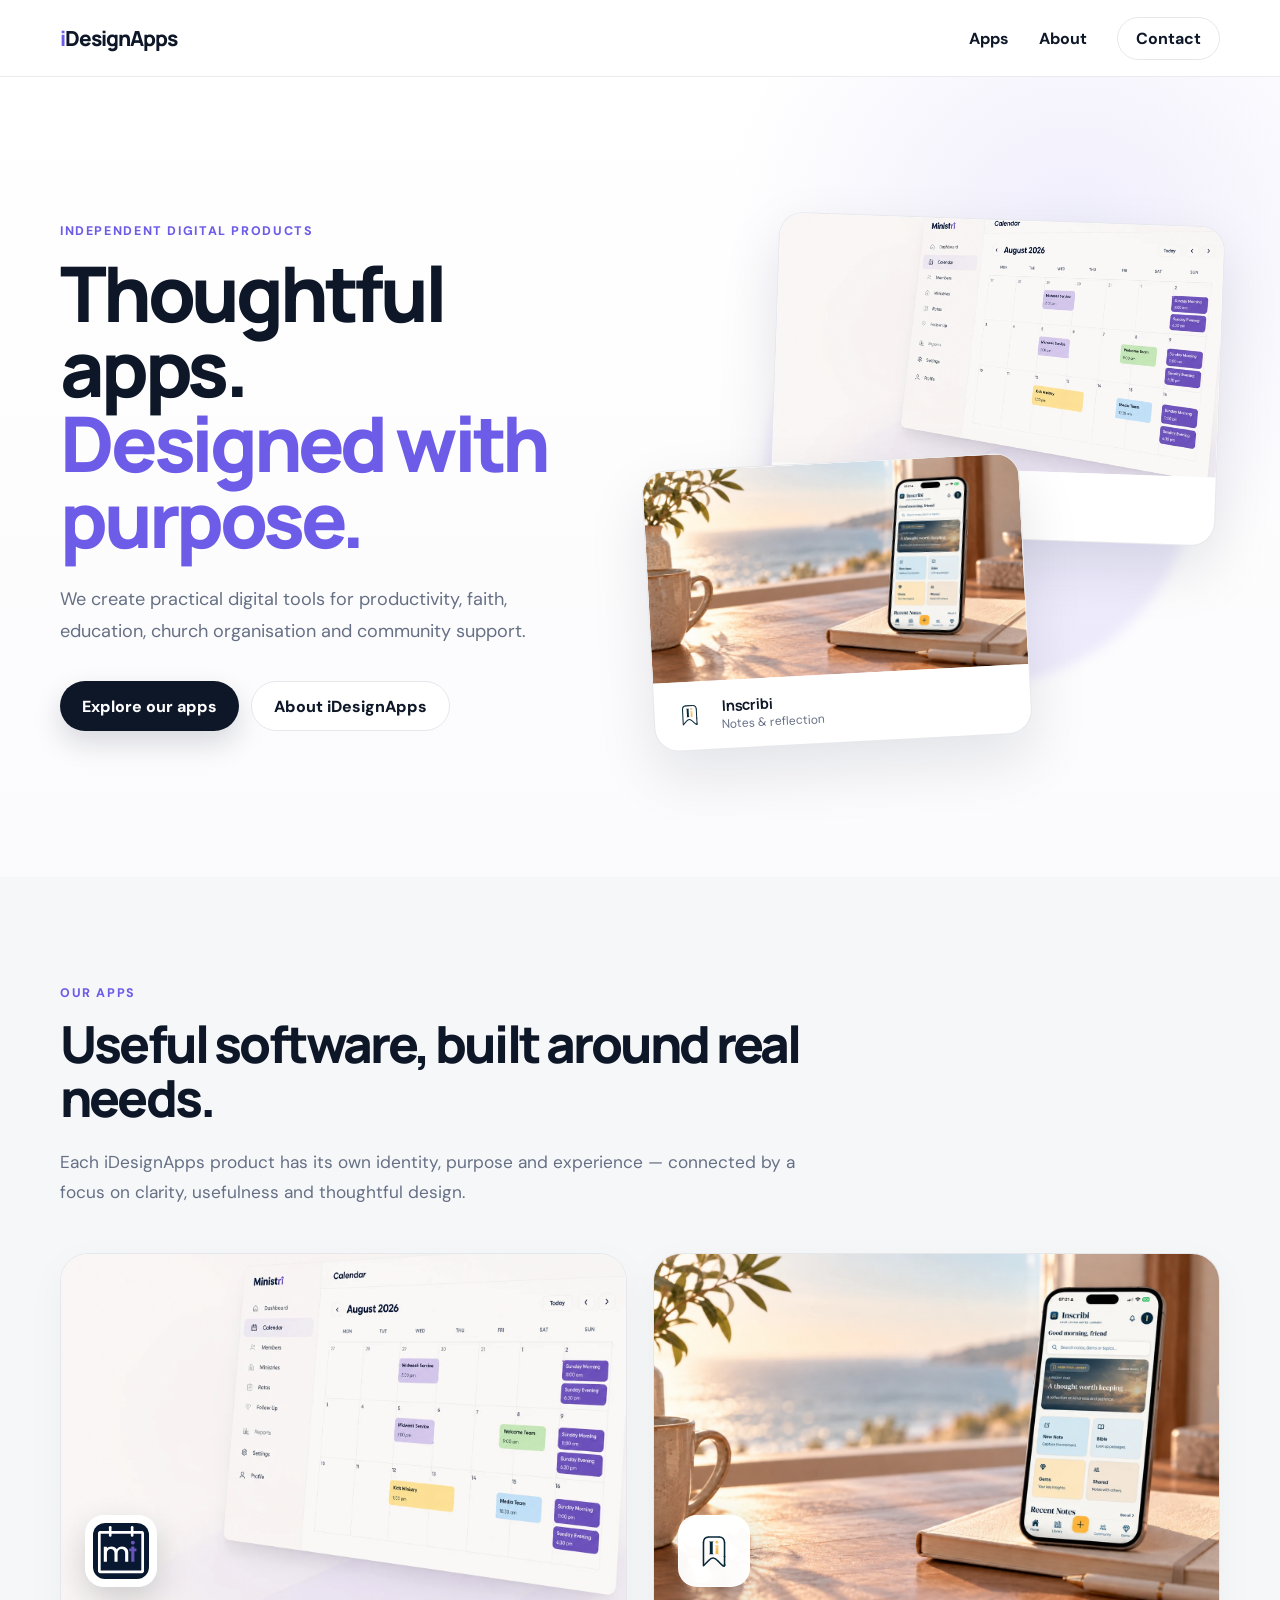
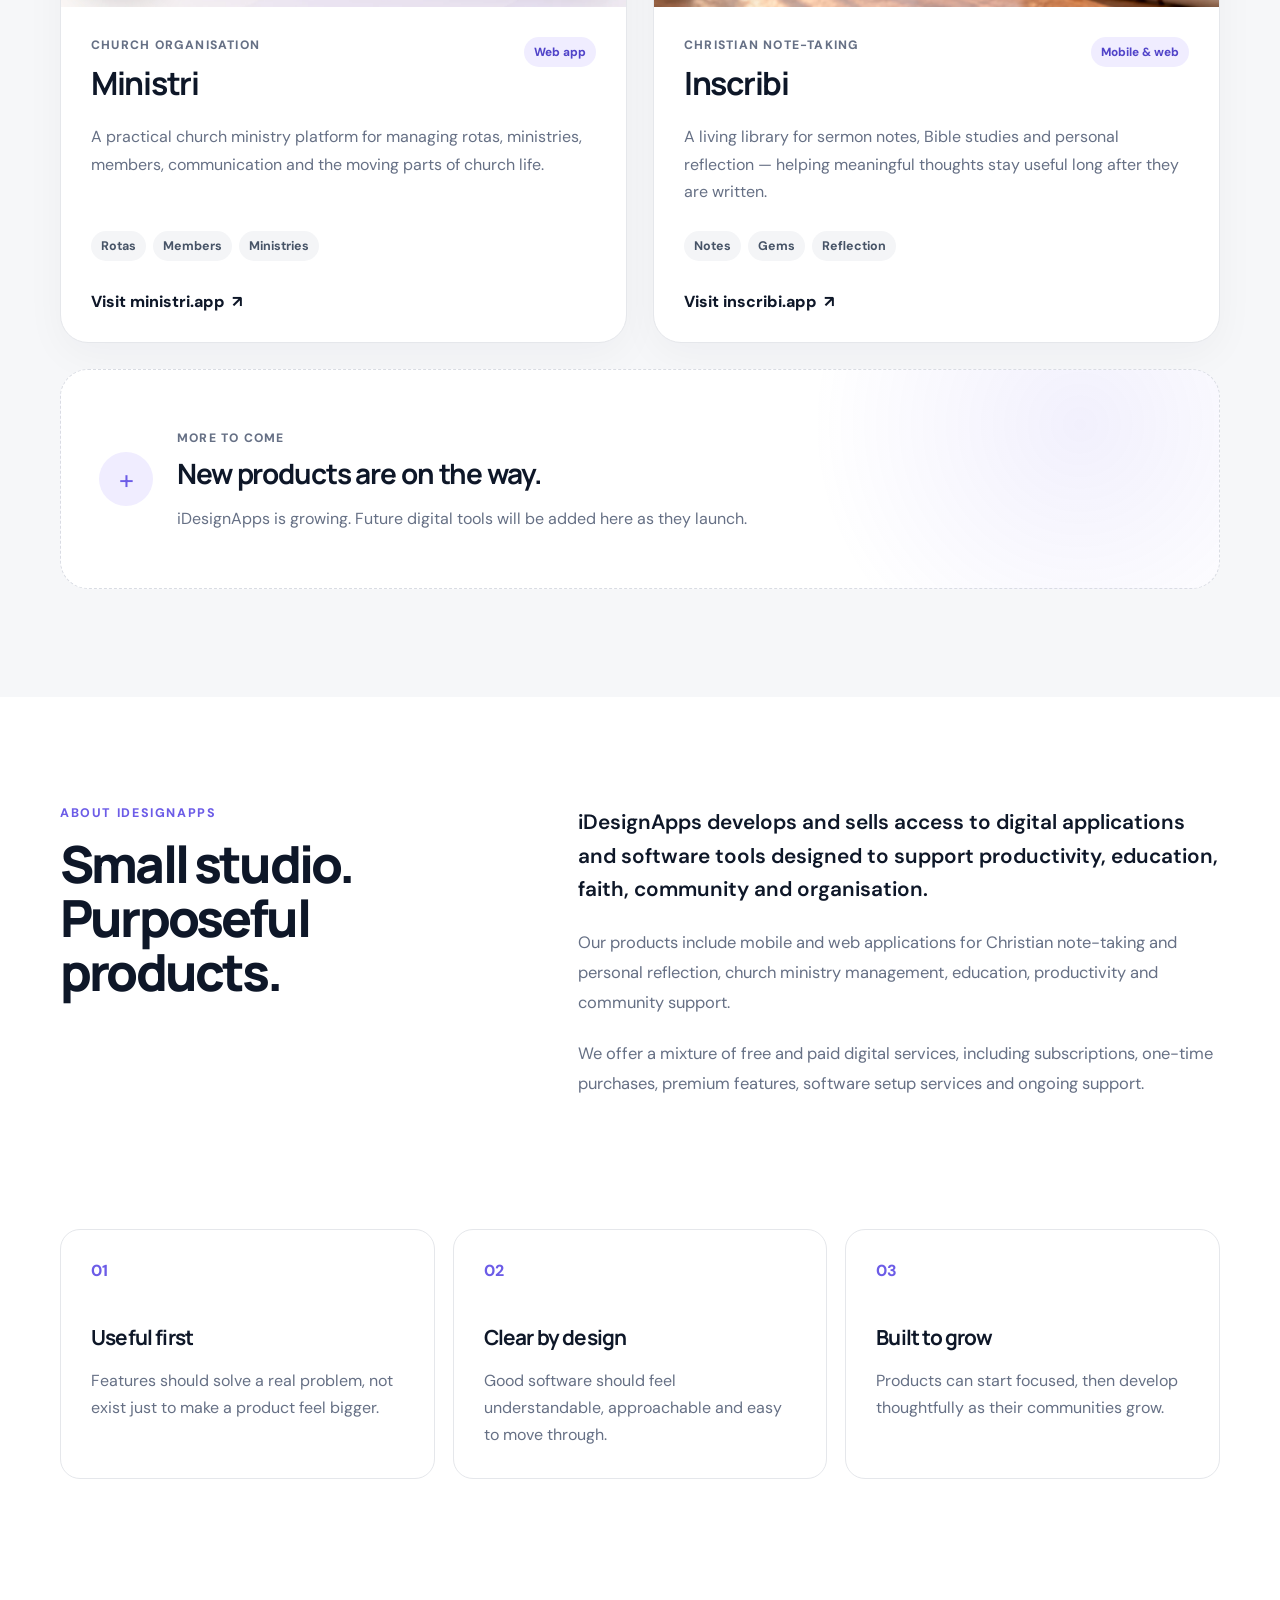
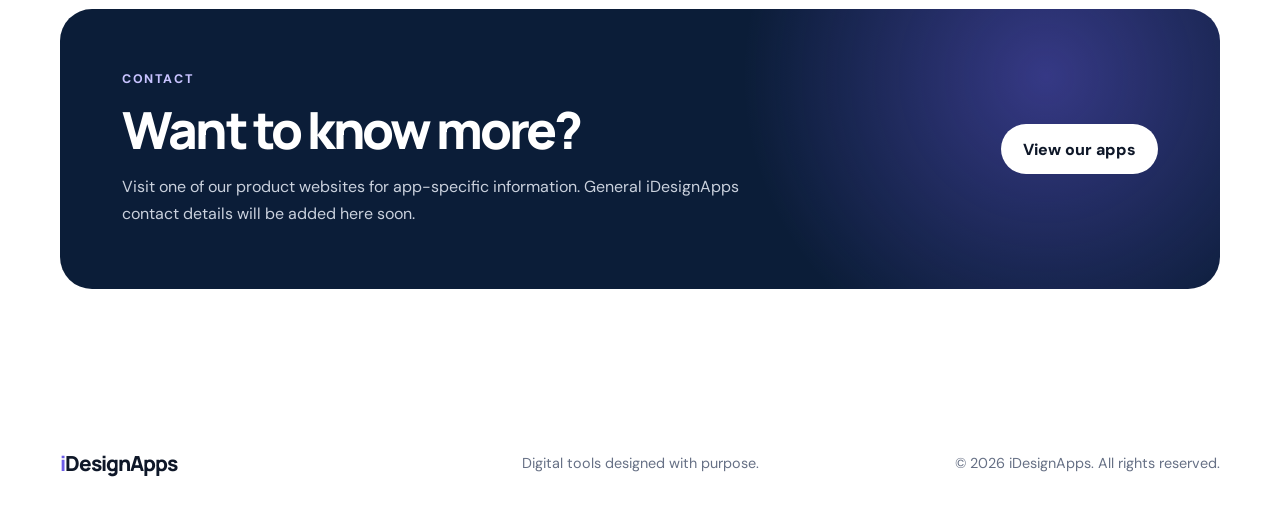
==== commit 28435ba2: "Add files via upload" ====
--- a/index.html
+++ b/index.html
@@ -1,22 +1,22 @@
 <!DOCTYPE html>
 <html lang="en-GB">
 <head>
-  <meta charset="UTF-8" />
-  <meta name="viewport" content="width=device-width, initial-scale=1.0" />
-  <meta name="description" content="iDesignApps develops thoughtful mobile and web applications for productivity, faith, education, church organisation and community support." />
-  <meta name="theme-color" content="#111827" />
+  <meta charset="UTF-8">
+  <meta name="viewport" content="width=device-width, initial-scale=1.0">
+  <meta name="description" content="iDesignApps develops thoughtful mobile and web applications for productivity, faith, education, church organisation and community support.">
+  <meta name="theme-color" content="#0d1728">
   <title>iDesignApps — Thoughtful digital tools</title>
 
-  <link rel="icon" href="favicon.svg" type="image/svg+xml" />
+  <link rel="icon" href="favicon.svg" type="image/svg+xml">
   <link rel="preconnect" href="https://fonts.googleapis.com">
   <link rel="preconnect" href="https://fonts.gstatic.com" crossorigin>
-  <link href="https://fonts.googleapis.com/css2?family=DM+Sans:wght@400;500;600;700&family=Manrope:wght@400;500;600;700;800&display=swap" rel="stylesheet">
-  <link rel="stylesheet" href="styles.css" />
+  <link href="https://fonts.googleapis.com/css2?family=DM+Sans:wght@400;500;600;700&family=Manrope:wght@500;600;700;800&display=swap" rel="stylesheet">
+  <link rel="stylesheet" href="styles.css">
 </head>
 <body>
   <header class="site-header">
     <div class="container nav-wrap">
-      <a class="wordmark" href="#top" aria-label="iDesignApps home">
+      <a href="#top" class="wordmark" aria-label="iDesignApps home">
         <span class="wordmark-i">i</span>DesignApps
       </a>
 
@@ -27,7 +27,7 @@
       <nav id="main-nav" class="main-nav" aria-label="Main navigation">
         <a href="#apps">Apps</a>
         <a href="#about">About</a>
-        <a class="nav-cta" href="#contact">Contact</a>
+        <a href="#contact" class="nav-cta">Contact</a>
       </nav>
     </div>
   </header>
@@ -49,32 +49,38 @@
           </div>
         </div>
 
-        <div class="hero-visual" aria-hidden="true">
-          <div class="orbit orbit-one"></div>
-          <div class="orbit orbit-two"></div>
-
-          <div class="product-window main-window">
-            <div class="window-top">
-              <span></span><span></span><span></span>
-            </div>
-            <div class="window-body">
-              <div class="mini-label">iDesignApps</div>
-              <div class="mini-heading">Digital tools that make everyday work feel simpler.</div>
-              <div class="mini-lines">
-                <i></i><i></i><i></i>
-              </div>
-            </div>
-          </div>
-
-          <div class="floating-card card-min">
-            <img src="ministri-logo.svg" alt="" />
-            <div><strong>Ministri</strong><small>Church organisation</small></div>
-          </div>
-
-          <div class="floating-card card-ins">
-            <img src="inscribi-logo.svg" alt="" />
-            <div><strong>Inscribi</strong><small>Notes & reflection</small></div>
-          </div>
+        <div class="showcase" aria-label="Preview of iDesignApps products">
+          <div class="showcase-glow"></div>
+
+          <article class="preview-card preview-ministri">
+            <div class="preview-image-wrap">
+              <img src="ministri-hero.webp" alt="Ministri calendar interface">
+            </div>
+            <div class="preview-meta">
+              <span class="mini-logo ministri-mini">
+                <img src="ministri-logo.svg" alt="">
+              </span>
+              <div>
+                <strong>Ministri</strong>
+                <small>Church organisation</small>
+              </div>
+            </div>
+          </article>
+
+          <article class="preview-card preview-inscribi">
+            <div class="preview-image-wrap">
+              <img src="inscribi-hero.webp" alt="Inscribi mobile app interface">
+            </div>
+            <div class="preview-meta">
+              <span class="mini-logo inscribi-mini">
+                <img src="inscribi-logo.svg" alt="">
+              </span>
+              <div>
+                <strong>Inscribi</strong>
+                <small>Notes & reflection</small>
+              </div>
+            </div>
+          </article>
         </div>
       </div>
     </section>
@@ -86,71 +92,95 @@
           <h2>Useful software, built around real needs.</h2>
           <p>
             Each iDesignApps product has its own identity, purpose and experience —
-            all connected by a focus on clarity, usefulness and thoughtful design.
+            connected by a focus on clarity, usefulness and thoughtful design.
           </p>
         </div>
 
         <div class="app-grid">
-          <a class="app-card ministri-card app-card-link" href="https://ministri.app" target="_blank" rel="noopener noreferrer" aria-label="Visit Ministri website">
-            <div class="app-card-top">
-              <div class="brand-lockup">
-                <img class="app-logo" src="ministri-logo.svg" alt="Ministri logo" />
-                <span class="brand-name">Ministri</span>
-              </div>
-              <span class="status-pill">Web app</span>
-            </div>
+          <a class="app-card app-card-link ministri-card"
+             href="https://ministri.app"
+             target="_blank"
+             rel="noopener noreferrer"
+             aria-label="Visit Ministri at ministri.app">
+
+            <div class="app-hero">
+              <img src="ministri-hero.webp" alt="Ministri calendar dashboard">
+              <span class="app-logo-box ministri-logo-box">
+                <img src="ministri-logo.svg" alt="Ministri logo">
+              </span>
+            </div>
+
             <div class="app-card-content">
-              <p class="app-category">Church organisation</p>
-              <h3>Ministri</h3>
-              <p>
+              <div class="app-title-row">
+                <div>
+                  <p class="app-category">Church organisation</p>
+                  <h3>Ministri</h3>
+                </div>
+                <span class="status-pill">Web app</span>
+              </div>
+
+              <p class="app-description">
                 A practical church ministry platform for managing rotas, ministries,
                 members, communication and the moving parts of church life.
               </p>
+
               <div class="tag-row">
                 <span>Rotas</span>
                 <span>Members</span>
                 <span>Ministries</span>
               </div>
+
               <span class="app-link">
                 Visit ministri.app <span aria-hidden="true">↗</span>
               </span>
             </div>
           </a>
 
-          <a class="app-card inscribi-card app-card-link" href="https://inscribi.app" target="_blank" rel="noopener noreferrer" aria-label="Visit Inscribi website">
-            <div class="app-card-top">
-              <div class="brand-lockup">
-                <img class="app-logo" src="inscribi-logo.svg" alt="Inscribi logo" />
-                <span class="brand-name">Inscribi</span>
-              </div>
-              <span class="status-pill">Mobile & web</span>
-            </div>
+          <a class="app-card app-card-link inscribi-card"
+             href="https://inscribi.app"
+             target="_blank"
+             rel="noopener noreferrer"
+             aria-label="Visit Inscribi at inscribi.app">
+
+            <div class="app-hero">
+              <img src="inscribi-hero.webp" alt="Inscribi app shown on a phone beside a notebook">
+              <span class="app-logo-box inscribi-logo-box">
+                <img src="inscribi-logo.svg" alt="Inscribi logo">
+              </span>
+            </div>
+
             <div class="app-card-content">
-              <p class="app-category">Christian note-taking</p>
-              <h3>Inscribi</h3>
-              <p>
+              <div class="app-title-row">
+                <div>
+                  <p class="app-category">Christian note-taking</p>
+                  <h3>Inscribi</h3>
+                </div>
+                <span class="status-pill">Mobile & web</span>
+              </div>
+
+              <p class="app-description">
                 A living library for sermon notes, Bible studies and personal reflection —
                 helping meaningful thoughts stay useful long after they are written.
               </p>
+
               <div class="tag-row">
                 <span>Notes</span>
                 <span>Gems</span>
                 <span>Reflection</span>
               </div>
+
               <span class="app-link">
                 Visit inscribi.app <span aria-hidden="true">↗</span>
               </span>
             </div>
           </a>
 
-          <article class="app-card future-card">
-            <div class="future-inner">
-              <span class="plus-mark">+</span>
+          <article class="future-card">
+            <div class="future-mark">+</div>
+            <div>
               <p class="app-category">More to come</p>
               <h3>New products are on the way.</h3>
-              <p>
-                iDesignApps is growing. Future digital tools will be added here as they launch.
-              </p>
+              <p>iDesignApps is growing. Future digital tools will be added here as they launch.</p>
             </div>
           </article>
         </div>
@@ -163,6 +193,7 @@
           <p class="eyebrow">About iDesignApps</p>
           <h2>Small studio.<br>Purposeful products.</h2>
         </div>
+
         <div class="about-copy">
           <p class="lead">
             iDesignApps develops and sells access to digital applications and software
@@ -181,25 +212,25 @@
       </div>
     </section>
 
-    <section class="principles-section section">
-      <div class="container">
-        <div class="principles-grid">
-          <div class="principle">
-            <span>01</span>
-            <h3>Useful first</h3>
-            <p>Features should solve a real problem, not exist just to make a product feel bigger.</p>
-          </div>
-          <div class="principle">
-            <span>02</span>
-            <h3>Clear by design</h3>
-            <p>Good software should feel understandable, approachable and easy to move through.</p>
-          </div>
-          <div class="principle">
-            <span>03</span>
-            <h3>Built to grow</h3>
-            <p>Products can start focused, then develop thoughtfully as their communities grow.</p>
-          </div>
-        </div>
+    <section class="principles-section">
+      <div class="container principles-grid">
+        <article class="principle">
+          <span>01</span>
+          <h3>Useful first</h3>
+          <p>Features should solve a real problem, not exist just to make a product feel bigger.</p>
+        </article>
+
+        <article class="principle">
+          <span>02</span>
+          <h3>Clear by design</h3>
+          <p>Good software should feel understandable, approachable and easy to move through.</p>
+        </article>
+
+        <article class="principle">
+          <span>03</span>
+          <h3>Built to grow</h3>
+          <p>Products can start focused, then develop thoughtfully as their communities grow.</p>
+        </article>
       </div>
     </section>
 
@@ -220,9 +251,7 @@
 
   <footer class="site-footer">
     <div class="container footer-grid">
-      <a class="wordmark footer-wordmark" href="#top">
-        <span class="wordmark-i">i</span>DesignApps
-      </a>
+      <a href="#top" class="wordmark"><span class="wordmark-i">i</span>DesignApps</a>
       <p>Digital tools designed with purpose.</p>
       <p class="copyright">© <span id="year"></span> iDesignApps. All rights reserved.</p>
     </div>
--- a/styles.css
+++ b/styles.css
@@ -1,53 +1,65 @@
 :root {
-  --ink: #101828;
+  --ink: #0e1728;
   --muted: #667085;
-  --line: #e7e9ee;
   --paper: #ffffff;
-  --soft: #f7f8fa;
-  --accent: #6c63ff;
-  --accent-dark: #5047e8;
-  --accent-soft: #efeeff;
-  --dark: #111827;
-  --mint: #d9f4eb;
-  --blue: #dceef8;
-  --warm: #fbedd9;
-  --shadow: 0 24px 60px rgba(16, 24, 40, 0.10);
-  --radius-lg: 30px;
-  --radius-md: 22px;
-}
-
-* { box-sizing: border-box; }
-html { scroll-behavior: smooth; }
+  --soft: #f6f7f9;
+  --line: #e5e7eb;
+  --accent: #6c5ce7;
+  --accent-soft: #f0edff;
+  --dark: #0b1d38;
+  --radius-lg: 28px;
+  --radius-md: 20px;
+  --shadow: 0 24px 60px rgba(14, 23, 40, 0.10);
+}
+
+* {
+  box-sizing: border-box;
+}
+
+html {
+  scroll-behavior: smooth;
+}
 
 body {
   margin: 0;
+  background: var(--paper);
   color: var(--ink);
-  background: var(--paper);
   font-family: "DM Sans", sans-serif;
   -webkit-font-smoothing: antialiased;
 }
 
-a { color: inherit; text-decoration: none; }
-button, a { -webkit-tap-highlight-color: transparent; }
+img {
+  display: block;
+  max-width: 100%;
+}
+
+a {
+  color: inherit;
+  text-decoration: none;
+}
 
 .container {
   width: min(1160px, calc(100% - 40px));
-  margin: 0 auto;
-}
-
-.section { padding: 110px 0; }
+  margin-inline: auto;
+}
+
+.section {
+  padding: 108px 0;
+}
+
+/* Header */
 
 .site-header {
   position: sticky;
   top: 0;
   z-index: 50;
-  border-bottom: 1px solid rgba(231, 233, 238, 0.8);
-  background: rgba(255, 255, 255, 0.88);
+  border-bottom: 1px solid rgba(229, 231, 235, 0.82);
+  background: rgba(255, 255, 255, 0.90);
   backdrop-filter: blur(18px);
 }
 
 .nav-wrap {
-  height: 76px;
+  min-height: 76px;
   display: flex;
   align-items: center;
   justify-content: space-between;
@@ -55,26 +67,28 @@
 
 .wordmark {
   font-family: "Manrope", sans-serif;
-  font-size: 1.25rem;
+  font-size: 1.3rem;
   font-weight: 800;
-  letter-spacing: -0.045em;
-}
-
-.wordmark-i { color: var(--accent); }
+  letter-spacing: -0.05em;
+}
+
+.wordmark-i {
+  color: var(--accent);
+}
 
 .main-nav {
   display: flex;
   align-items: center;
-  gap: 28px;
-  font-size: 0.95rem;
-  font-weight: 600;
-}
-
-.main-nav a { transition: color 0.2s ease, transform 0.2s ease; }
-.main-nav a:hover { color: var(--accent); }
+  gap: 30px;
+  font-weight: 700;
+}
+
+.main-nav a:hover {
+  color: var(--accent);
+}
 
 .nav-cta {
-  padding: 10px 16px;
+  padding: 10px 18px;
   border: 1px solid var(--line);
   border-radius: 999px;
 }
@@ -83,70 +97,71 @@
   display: none;
   border: 0;
   background: transparent;
-  width: 42px;
-  height: 42px;
+  width: 44px;
+  height: 44px;
   align-items: center;
   justify-content: center;
   flex-direction: column;
   gap: 6px;
-  cursor: pointer;
 }
 
 .nav-toggle span {
   width: 22px;
   height: 2px;
   background: var(--ink);
-  transition: transform 0.2s ease;
-}
+}
+
+/* Hero */
 
 .hero {
   overflow: hidden;
+  padding: 100px 0 100px;
   background:
-    radial-gradient(circle at 75% 25%, rgba(108, 99, 255, 0.11), transparent 31%),
-    linear-gradient(180deg, #ffffff 0%, #fbfbfd 100%);
-  padding: 106px 0 90px;
+    radial-gradient(circle at 84% 20%, rgba(108, 92, 231, 0.10), transparent 28%),
+    linear-gradient(180deg, #fff 0%, #fbfbfd 100%);
 }
 
 .hero-grid {
-  min-height: 560px;
+  min-height: 600px;
   display: grid;
-  grid-template-columns: 1.03fr 0.97fr;
-  align-items: center;
-  gap: 60px;
+  grid-template-columns: 0.95fr 1.05fr;
+  gap: 70px;
+  align-items: center;
 }
 
 .eyebrow {
-  margin: 0 0 18px;
+  margin: 0 0 16px;
   color: var(--accent);
   font-size: 0.78rem;
   font-weight: 800;
-  letter-spacing: 0.12em;
+  letter-spacing: 0.13em;
   text-transform: uppercase;
 }
 
 .hero h1,
 .section-heading h2,
 .about-section h2,
-.contact-section h2 {
+.contact-panel h2 {
   margin: 0;
   font-family: "Manrope", sans-serif;
+  font-weight: 800;
   letter-spacing: -0.055em;
 }
 
 .hero h1 {
-  max-width: 720px;
-  font-size: clamp(3.35rem, 7vw, 6.5rem);
-  line-height: 0.95;
-  font-weight: 800;
-}
-
-.hero h1 span { color: var(--accent); }
+  font-size: clamp(3.25rem, 6vw, 6rem);
+  line-height: 0.98;
+}
+
+.hero h1 span {
+  color: var(--accent);
+}
 
 .hero-text {
-  max-width: 650px;
+  max-width: 620px;
   margin: 28px 0 0;
   color: var(--muted);
-  font-size: 1.16rem;
+  font-size: 1.13rem;
   line-height: 1.75;
 }
 
@@ -164,162 +179,134 @@
   justify-content: center;
   padding: 0 22px;
   border-radius: 999px;
-  font-weight: 700;
-  transition: transform 0.2s ease, box-shadow 0.2s ease, background 0.2s ease;
-}
-
-.button:hover { transform: translateY(-2px); }
+  font-weight: 800;
+  transition: transform .2s ease, box-shadow .2s ease;
+}
+
+.button:hover {
+  transform: translateY(-2px);
+}
 
 .button-primary {
-  color: #fff;
-  background: var(--dark);
-  box-shadow: 0 12px 24px rgba(17, 24, 39, 0.16);
-}
-
-.button-primary:hover { background: #000; }
+  color: white;
+  background: var(--ink);
+  box-shadow: 0 12px 28px rgba(14,23,40,.15);
+}
 
 .button-secondary {
   border: 1px solid var(--line);
-  background: #fff;
-}
-
-.hero-visual {
+  background: white;
+}
+
+/* Product preview collage */
+
+.showcase {
   position: relative;
-  min-height: 480px;
-}
-
-.orbit {
+  min-height: 540px;
+}
+
+.showcase-glow {
   position: absolute;
-  border: 1px solid rgba(108, 99, 255, 0.15);
+  width: 430px;
+  height: 430px;
+  right: 25px;
+  top: 48px;
   border-radius: 50%;
-}
-
-.orbit-one {
-  width: 420px;
-  height: 420px;
-  right: 10px;
-  top: 20px;
-}
-
-.orbit-two {
-  width: 290px;
-  height: 290px;
-  right: 75px;
-  top: 85px;
-}
-
-.product-window {
+  background: rgba(108,92,231,.10);
+  filter: blur(6px);
+}
+
+.preview-card {
   position: absolute;
-  border: 1px solid var(--line);
-  border-radius: 28px;
-  background: rgba(255, 255, 255, 0.95);
+  overflow: hidden;
+  border: 1px solid rgba(229,231,235,.92);
+  border-radius: 24px;
+  background: white;
   box-shadow: var(--shadow);
 }
 
-.main-window {
-  width: min(420px, 86%);
-  right: 30px;
-  top: 100px;
+.preview-ministri {
+  width: 78%;
+  right: 0;
+  top: 12px;
   transform: rotate(2deg);
 }
 
-.window-top {
-  height: 54px;
+.preview-inscribi {
+  width: 66%;
+  left: 0;
+  bottom: 4px;
+  transform: rotate(-3deg);
+}
+
+.preview-image-wrap {
+  overflow: hidden;
+  aspect-ratio: 16 / 9;
+  background: #f5f6f8;
+}
+
+.preview-image-wrap img {
+  width: 100%;
+  height: 100%;
+  object-fit: cover;
+}
+
+.preview-ministri .preview-image-wrap img {
+  object-position: center;
+}
+
+.preview-inscribi .preview-image-wrap img {
+  object-position: center;
+}
+
+.preview-meta {
   display: flex;
   align-items: center;
-  gap: 7px;
-  padding: 0 20px;
-  border-bottom: 1px solid var(--line);
-}
-
-.window-top span {
-  width: 8px;
-  height: 8px;
-  border-radius: 50%;
-  background: #d7d9df;
-}
-
-.window-body { padding: 34px; }
-
-.mini-label {
-  color: var(--accent);
-  font-weight: 800;
-  font-size: 0.78rem;
-  text-transform: uppercase;
-  letter-spacing: 0.08em;
-}
-
-.mini-heading {
-  width: 88%;
-  margin-top: 18px;
+  gap: 11px;
+  padding: 12px 14px 14px;
+}
+
+.preview-meta strong,
+.preview-meta small {
+  display: block;
+}
+
+.preview-meta strong {
   font-family: "Manrope", sans-serif;
-  font-size: 1.7rem;
-  line-height: 1.18;
-  font-weight: 800;
-  letter-spacing: -0.04em;
-}
-
-.mini-lines {
-  display: grid;
-  gap: 10px;
-  margin-top: 28px;
-}
-
-.mini-lines i {
-  display: block;
-  height: 9px;
-  border-radius: 999px;
-  background: #eef0f4;
-}
-
-.mini-lines i:nth-child(2) { width: 76%; }
-.mini-lines i:nth-child(3) { width: 54%; }
-
-.floating-card {
-  position: absolute;
-  display: flex;
-  align-items: center;
-  gap: 12px;
-  padding: 14px 18px 14px 14px;
-  border: 1px solid var(--line);
-  border-radius: 18px;
-  background: #fff;
-  box-shadow: 0 20px 38px rgba(16, 24, 40, 0.10);
-}
-
-.floating-card img {
+  font-size: .92rem;
+}
+
+.preview-meta small {
+  margin-top: 1px;
+  color: var(--muted);
+  font-size: .75rem;
+}
+
+/* THIS is what keeps the real SVGs under control */
+.mini-logo {
+  flex: 0 0 42px;
   width: 42px;
   height: 42px;
-  object-fit: contain;
-}
-
-.floating-card strong,
-.floating-card small { display: block; }
-
-.floating-card strong {
-  font-family: "Manrope", sans-serif;
-  font-size: 0.96rem;
-}
-
-.floating-card small {
-  margin-top: 2px;
-  color: var(--muted);
-  font-size: 0.78rem;
-}
-
-.card-min {
-  left: 0;
-  top: 62px;
-  transform: rotate(-5deg);
-}
-
-.card-ins {
-  right: 0;
-  bottom: 62px;
-  transform: rotate(4deg);
-}
-
-.apps-section { background: var(--soft); }
+  display: grid;
+  place-items: center;
+  overflow: hidden;
+  border-radius: 12px;
+  background: #fff;
+}
+
+.mini-logo img {
+  width: 34px !important;
+  height: 34px !important;
+  max-width: 34px !important;
+  max-height: 34px !important;
+  object-fit: contain !important;
+}
+
+/* App section */
+
+.apps-section {
+  background: var(--soft);
+}
 
 .section-heading {
   max-width: 760px;
@@ -328,10 +315,9 @@
 
 .section-heading h2,
 .about-section h2,
-.contact-section h2 {
-  font-size: clamp(2.25rem, 4vw, 4.2rem);
-  line-height: 1.04;
-  font-weight: 800;
+.contact-panel h2 {
+  font-size: clamp(2.3rem, 4vw, 4rem);
+  line-height: 1.05;
 }
 
 .section-heading > p:last-child {
@@ -344,188 +330,218 @@
 .app-grid {
   display: grid;
   grid-template-columns: repeat(2, minmax(0, 1fr));
-  gap: 24px;
+  gap: 26px;
 }
 
 .app-card {
-  min-height: 470px;
-  display: flex;
-  flex-direction: column;
+  min-width: 0;
   overflow: hidden;
   border: 1px solid var(--line);
   border-radius: var(--radius-lg);
-  background: #fff;
-  box-shadow: 0 10px 40px rgba(16, 24, 40, 0.04);
-  transition: transform 0.25s ease, box-shadow 0.25s ease, border-color 0.25s ease;
+  background: white;
+  box-shadow: 0 12px 40px rgba(14,23,40,.04);
+  transition: transform .22s ease, box-shadow .22s ease, border-color .22s ease;
 }
 
 .app-card-link {
+  display: block;
   cursor: pointer;
 }
 
 .app-card-link:hover {
   transform: translateY(-6px);
-  box-shadow: 0 24px 52px rgba(16, 24, 40, 0.11);
-  border-color: #d6d8df;
+  border-color: #d5d8df;
+  box-shadow: 0 24px 55px rgba(14,23,40,.10);
 }
 
 .app-card-link:focus-visible {
-  outline: 3px solid rgba(108, 99, 255, 0.35);
+  outline: 3px solid rgba(108,92,231,.35);
   outline-offset: 4px;
 }
 
-.app-card-top {
-  min-height: 190px;
+.app-hero {
+  position: relative;
+  overflow: hidden;
+  aspect-ratio: 16 / 10;
+  background: #eee;
+}
+
+.app-hero > img:first-child {
+  width: 100%;
+  height: 100%;
+  object-fit: cover;
+  transition: transform .35s ease;
+}
+
+.app-card-link:hover .app-hero > img:first-child {
+  transform: scale(1.02);
+}
+
+.ministri-card .app-hero > img:first-child {
+  object-position: center;
+}
+
+.inscribi-card .app-hero > img:first-child {
+  object-position: center;
+}
+
+/* Real logo container: fixed size, clipped, no giant SVG rendering */
+.app-logo-box {
+  position: absolute;
+  left: 24px;
+  bottom: 20px;
+  width: 72px;
+  height: 72px;
+  display: grid;
+  place-items: center;
+  overflow: hidden;
+  border: 1px solid rgba(255,255,255,.85);
+  border-radius: 19px;
+  background: rgba(255,255,255,.96);
+  box-shadow: 0 12px 32px rgba(14,23,40,.18);
+}
+
+.app-logo-box img {
+  width: 56px !important;
+  height: 56px !important;
+  max-width: 56px !important;
+  max-height: 56px !important;
+  object-fit: contain !important;
+}
+
+.ministri-logo-box img {
+  border-radius: 12px;
+}
+
+.inscribi-logo-box img {
+  width: 52px !important;
+  height: 52px !important;
+}
+
+.app-card-content {
+  padding: 30px;
+}
+
+.app-title-row {
   display: flex;
+  align-items: flex-start;
   justify-content: space-between;
-  align-items: flex-start;
-  padding: 28px;
-}
-
-.ministri-card .app-card-top {
-  background: linear-gradient(145deg, #fff5e9, #f6e4cf);
-}
-
-.inscribi-card .app-card-top {
-  background: linear-gradient(145deg, #f1f8fc, #dceef8);
-}
-
-.brand-lockup {
-  display: flex;
-  align-items: center;
-  gap: 15px;
-}
-
-.app-logo {
-  width: 76px;
-  height: 76px;
-  display: block;
-  object-fit: contain;
-  filter: drop-shadow(0 10px 22px rgba(16, 24, 40, 0.08));
-}
-
-.brand-name {
-  font-family: "Manrope", sans-serif;
-  font-size: 1.32rem;
+  gap: 18px;
+}
+
+.app-category {
+  margin: 0 0 8px;
+  color: var(--muted);
+  font-size: .76rem;
   font-weight: 800;
-  letter-spacing: -0.04em;
-}
-
-.status-pill {
-  padding: 8px 11px;
-  border: 1px solid rgba(255, 255, 255, 0.7);
-  border-radius: 999px;
-  background: rgba(255, 255, 255, 0.58);
-  font-size: 0.75rem;
-  font-weight: 700;
-}
-
-.app-card-content {
-  display: flex;
-  flex: 1;
-  flex-direction: column;
-  padding: 30px;
-}
-
-.app-category {
-  margin: 0 0 10px;
-  color: var(--muted);
-  font-size: 0.78rem;
-  font-weight: 800;
-  letter-spacing: 0.08em;
+  letter-spacing: .10em;
   text-transform: uppercase;
 }
 
 .app-card h3,
-.principle h3,
-.future-card h3 {
+.future-card h3,
+.principle h3 {
   margin: 0;
   font-family: "Manrope", sans-serif;
+  letter-spacing: -.04em;
+}
+
+.app-card h3 {
   font-size: 2rem;
-  letter-spacing: -0.045em;
-}
-
-.app-card-content > p:not(.app-category),
-.future-card p:not(.app-category) {
+}
+
+.status-pill {
+  flex: 0 0 auto;
+  padding: 7px 10px;
+  border-radius: 999px;
+  background: var(--accent-soft);
+  color: #5144c9;
+  font-size: .74rem;
+  font-weight: 800;
+}
+
+.app-description {
+  min-height: 86px;
+  margin: 18px 0 0;
   color: var(--muted);
-  line-height: 1.7;
+  line-height: 1.72;
 }
 
 .tag-row {
   display: flex;
   flex-wrap: wrap;
   gap: 7px;
-  margin-top: 4px;
+  margin-top: 22px;
 }
 
 .tag-row span {
   padding: 7px 10px;
   border-radius: 999px;
-  background: var(--soft);
+  background: #f4f5f7;
   color: #475467;
-  font-size: 0.78rem;
-  font-weight: 600;
+  font-size: .78rem;
+  font-weight: 700;
 }
 
 .app-link {
   display: inline-flex;
   align-items: center;
   gap: 7px;
-  width: fit-content;
-  margin-top: auto;
-  padding-top: 28px;
-  color: var(--ink);
+  margin-top: 30px;
   font-weight: 800;
 }
 
+.app-link span {
+  transition: transform .2s ease;
+}
+
 .app-card-link:hover .app-link span {
-  transform: translate(3px, -3px);
-}
-
-.app-link span { transition: transform 0.2s ease; }
+  transform: translate(3px,-3px);
+}
 
 .future-card {
   grid-column: 1 / -1;
-  min-height: 250px;
-  border-style: dashed;
+  display: flex;
+  align-items: center;
+  gap: 24px;
+  min-height: 220px;
+  padding: 38px;
+  border: 1px dashed #d9dce3;
+  border-radius: var(--radius-lg);
   background:
-    radial-gradient(circle at 85% 30%, rgba(108, 99, 255, 0.08), transparent 28%),
-    #fff;
-}
-
-.future-inner {
+    radial-gradient(circle at 88% 25%, rgba(108,92,231,.09), transparent 26%),
+    white;
+}
+
+.future-mark {
+  flex: 0 0 54px;
+  width: 54px;
+  height: 54px;
   display: grid;
-  height: 100%;
-  align-content: center;
-  padding: 38px;
-}
-
-.plus-mark {
-  display: grid;
-  width: 46px;
-  height: 46px;
-  margin-bottom: 22px;
   place-items: center;
   border-radius: 50%;
   background: var(--accent-soft);
   color: var(--accent);
-  font-size: 1.5rem;
-  font-weight: 700;
-}
-
-.future-card h3 { max-width: 560px; }
-.future-card p { max-width: 640px; }
-
-.about-section { background: #fff; }
+  font-size: 1.7rem;
+}
+
+.future-card h3 {
+  font-size: 1.75rem;
+}
+
+.future-card p:last-child {
+  max-width: 650px;
+  margin-bottom: 0;
+  color: var(--muted);
+}
+
+/* About */
 
 .about-grid {
   display: grid;
-  grid-template-columns: 0.8fr 1.2fr;
+  grid-template-columns: .8fr 1.2fr;
   gap: 90px;
-  align-items: start;
-}
-
-.about-copy { padding-top: 5px; }
+}
 
 .about-copy p {
   margin: 0 0 22px;
@@ -536,21 +552,22 @@
 
 .about-copy .lead {
   color: var(--ink);
-  font-size: 1.32rem;
-  line-height: 1.6;
+  font-size: 1.3rem;
+  line-height: 1.62;
   font-weight: 600;
 }
 
-.principles-section { padding-top: 0; }
+.principles-section {
+  padding: 0 0 100px;
+}
 
 .principles-grid {
   display: grid;
-  grid-template-columns: repeat(3, 1fr);
+  grid-template-columns: repeat(3,1fr);
   gap: 18px;
 }
 
 .principle {
-  min-height: 260px;
   padding: 30px;
   border: 1px solid var(--line);
   border-radius: var(--radius-md);
@@ -558,12 +575,14 @@
 
 .principle > span {
   display: inline-block;
-  margin-bottom: 45px;
+  margin-bottom: 42px;
   color: var(--accent);
   font-weight: 800;
 }
 
-.principle h3 { font-size: 1.35rem; }
+.principle h3 {
+  font-size: 1.3rem;
+}
 
 .principle p {
   margin-bottom: 0;
@@ -571,75 +590,109 @@
   line-height: 1.7;
 }
 
-.contact-section { padding-top: 40px; }
+/* Contact */
+
+.contact-section {
+  padding-top: 30px;
+}
 
 .contact-panel {
   display: flex;
   align-items: center;
   justify-content: space-between;
   gap: 40px;
-  padding: 64px;
-  border-radius: 34px;
-  color: #fff;
+  padding: 62px;
+  border-radius: 32px;
+  color: white;
   background:
-    radial-gradient(circle at 85% 25%, rgba(108, 99, 255, 0.4), transparent 30%),
+    radial-gradient(circle at 85% 24%, rgba(108,92,231,.44), transparent 30%),
     var(--dark);
 }
 
-.contact-panel .eyebrow { color: #b8b3ff; }
+.contact-panel .eyebrow {
+  color: #c8c3ff;
+}
 
 .contact-panel p:last-child {
   max-width: 650px;
   margin-bottom: 0;
-  color: #cbd1dc;
+  color: #cad1dd;
   line-height: 1.7;
 }
 
 .button-light {
   flex: 0 0 auto;
-  color: var(--dark);
-  background: #fff;
-}
-
-.site-footer { padding: 54px 0; }
+  color: var(--ink);
+  background: white;
+}
+
+/* Footer */
+
+.site-footer {
+  padding: 52px 0;
+}
 
 .footer-grid {
   display: grid;
   grid-template-columns: 1fr 1fr 1fr;
   align-items: center;
-  gap: 24px;
-}
-
-.footer-grid > p {
+  gap: 22px;
+}
+
+.footer-grid p {
   margin: 0;
   color: var(--muted);
-  font-size: 0.9rem;
-}
-
-.footer-grid > p:nth-child(2) { text-align: center; }
-.copyright { text-align: right; }
-
-@media (max-width: 900px) {
+  font-size: .9rem;
+}
+
+.footer-grid p:nth-child(2) {
+  text-align: center;
+}
+
+.copyright {
+  text-align: right;
+}
+
+/* Tablet */
+
+@media (max-width: 950px) {
   .hero-grid,
-  .about-grid { grid-template-columns: 1fr; }
-
-  .hero-grid { min-height: auto; }
-
-  .hero-visual {
-    min-height: 420px;
-    margin-top: -20px;
-  }
-
-  .about-grid { gap: 35px; }
-  .principles-grid { grid-template-columns: 1fr; }
-  .principle { min-height: auto; }
-  .principle > span { margin-bottom: 28px; }
-}
-
-@media (max-width: 700px) {
-  .container { width: min(100% - 28px, 1160px); }
-  .section { padding: 80px 0; }
-  .nav-toggle { display: flex; }
+  .about-grid {
+    grid-template-columns: 1fr;
+  }
+
+  .hero-grid {
+    gap: 50px;
+  }
+
+  .showcase {
+    min-height: 520px;
+    max-width: 720px;
+  }
+
+  .about-grid {
+    gap: 34px;
+  }
+
+  .principles-grid {
+    grid-template-columns: 1fr;
+  }
+}
+
+/* Mobile */
+
+@media (max-width: 720px) {
+  .container {
+    width: min(100% - 28px, 1160px);
+  }
+
+  .section {
+    padding: 78px 0;
+  }
+
+  .nav-toggle {
+    display: flex;
+  }
 
   .main-nav {
     position: absolute;
@@ -653,12 +706,17 @@
     padding: 12px;
     border: 1px solid var(--line);
     border-radius: 18px;
-    background: #fff;
-    box-shadow: 0 18px 50px rgba(16, 24, 40, 0.12);
-  }
-
-  .main-nav.open { display: flex; }
-  .main-nav a { padding: 12px 13px; }
+    background: white;
+    box-shadow: 0 18px 50px rgba(14,23,40,.12);
+  }
+
+  .main-nav.open {
+    display: flex;
+  }
+
+  .main-nav a {
+    padding: 12px 13px;
+  }
 
   .nav-cta {
     border: 0;
@@ -666,64 +724,78 @@
     background: var(--soft);
   }
 
-  .hero { padding: 72px 0 48px; }
-  .hero h1 { font-size: clamp(3rem, 15vw, 4.6rem); }
-  .hero-text { font-size: 1.02rem; }
-  .hero-visual { min-height: 360px; }
-
-  .orbit-one {
-    width: 320px;
-    height: 320px;
-    right: -30px;
-  }
-
-  .orbit-two {
-    width: 220px;
-    height: 220px;
-    right: 20px;
-  }
-
-  .main-window {
+  .hero {
+    padding: 70px 0 70px;
+  }
+
+  .hero h1 {
+    font-size: clamp(3rem, 15vw, 4.4rem);
+  }
+
+  .showcase {
+    min-height: 400px;
+  }
+
+  .preview-ministri {
     width: 86%;
-    right: 2%;
-    top: 90px;
-  }
-
-  .window-body { padding: 25px; }
-  .mini-heading { font-size: 1.35rem; }
-
-  .floating-card { padding: 10px 13px 10px 10px; }
-
-  .floating-card img {
-    width: 36px;
-    height: 36px;
-  }
-
-  .card-min {
-    left: 0;
-    top: 45px;
-  }
-
-  .card-ins {
-    right: 0;
-    bottom: 18px;
-  }
-
-  .app-grid { grid-template-columns: 1fr; }
-  .future-card { grid-column: auto; }
-
-  .brand-lockup {
-    flex-direction: column;
+  }
+
+  .preview-inscribi {
+    width: 76%;
+  }
+
+  .preview-meta {
+    padding: 9px 10px 11px;
+  }
+
+  .mini-logo {
+    flex-basis: 34px;
+    width: 34px;
+    height: 34px;
+    border-radius: 10px;
+  }
+
+  .mini-logo img {
+    width: 28px !important;
+    height: 28px !important;
+    max-width: 28px !important;
+    max-height: 28px !important;
+  }
+
+  .app-grid {
+    grid-template-columns: 1fr;
+  }
+
+  .future-card {
+    grid-column: auto;
+  }
+
+  .app-logo-box {
+    left: 18px;
+    bottom: 16px;
+    width: 62px;
+    height: 62px;
+  }
+
+  .app-logo-box img {
+    width: 48px !important;
+    height: 48px !important;
+    max-width: 48px !important;
+    max-height: 48px !important;
+  }
+
+  .app-title-row {
+    gap: 10px;
+  }
+
+  .app-description {
+    min-height: 0;
+  }
+
+  .future-card {
     align-items: flex-start;
-    gap: 8px;
-  }
-
-  .app-logo {
-    width: 64px;
-    height: 64px;
-  }
-
-  .brand-name { font-size: 1.05rem; }
+    padding: 30px;
+  }
 
   .contact-panel {
     flex-direction: column;
@@ -731,12 +803,22 @@
     padding: 40px 28px;
   }
 
-  .footer-grid { grid-template-columns: 1fr; }
-  .footer-grid > p:nth-child(2),
-  .copyright { text-align: left; }
+  .footer-grid {
+    grid-template-columns: 1fr;
+  }
+
+  .footer-grid p:nth-child(2),
+  .copyright {
+    text-align: left;
+  }
 }
 
 @media (prefers-reduced-motion: reduce) {
-  html { scroll-behavior: auto; }
-  * { transition: none !important; }
-}
+  html {
+    scroll-behavior: auto;
+  }
+
+  * {
+    transition: none !important;
+  }
+}
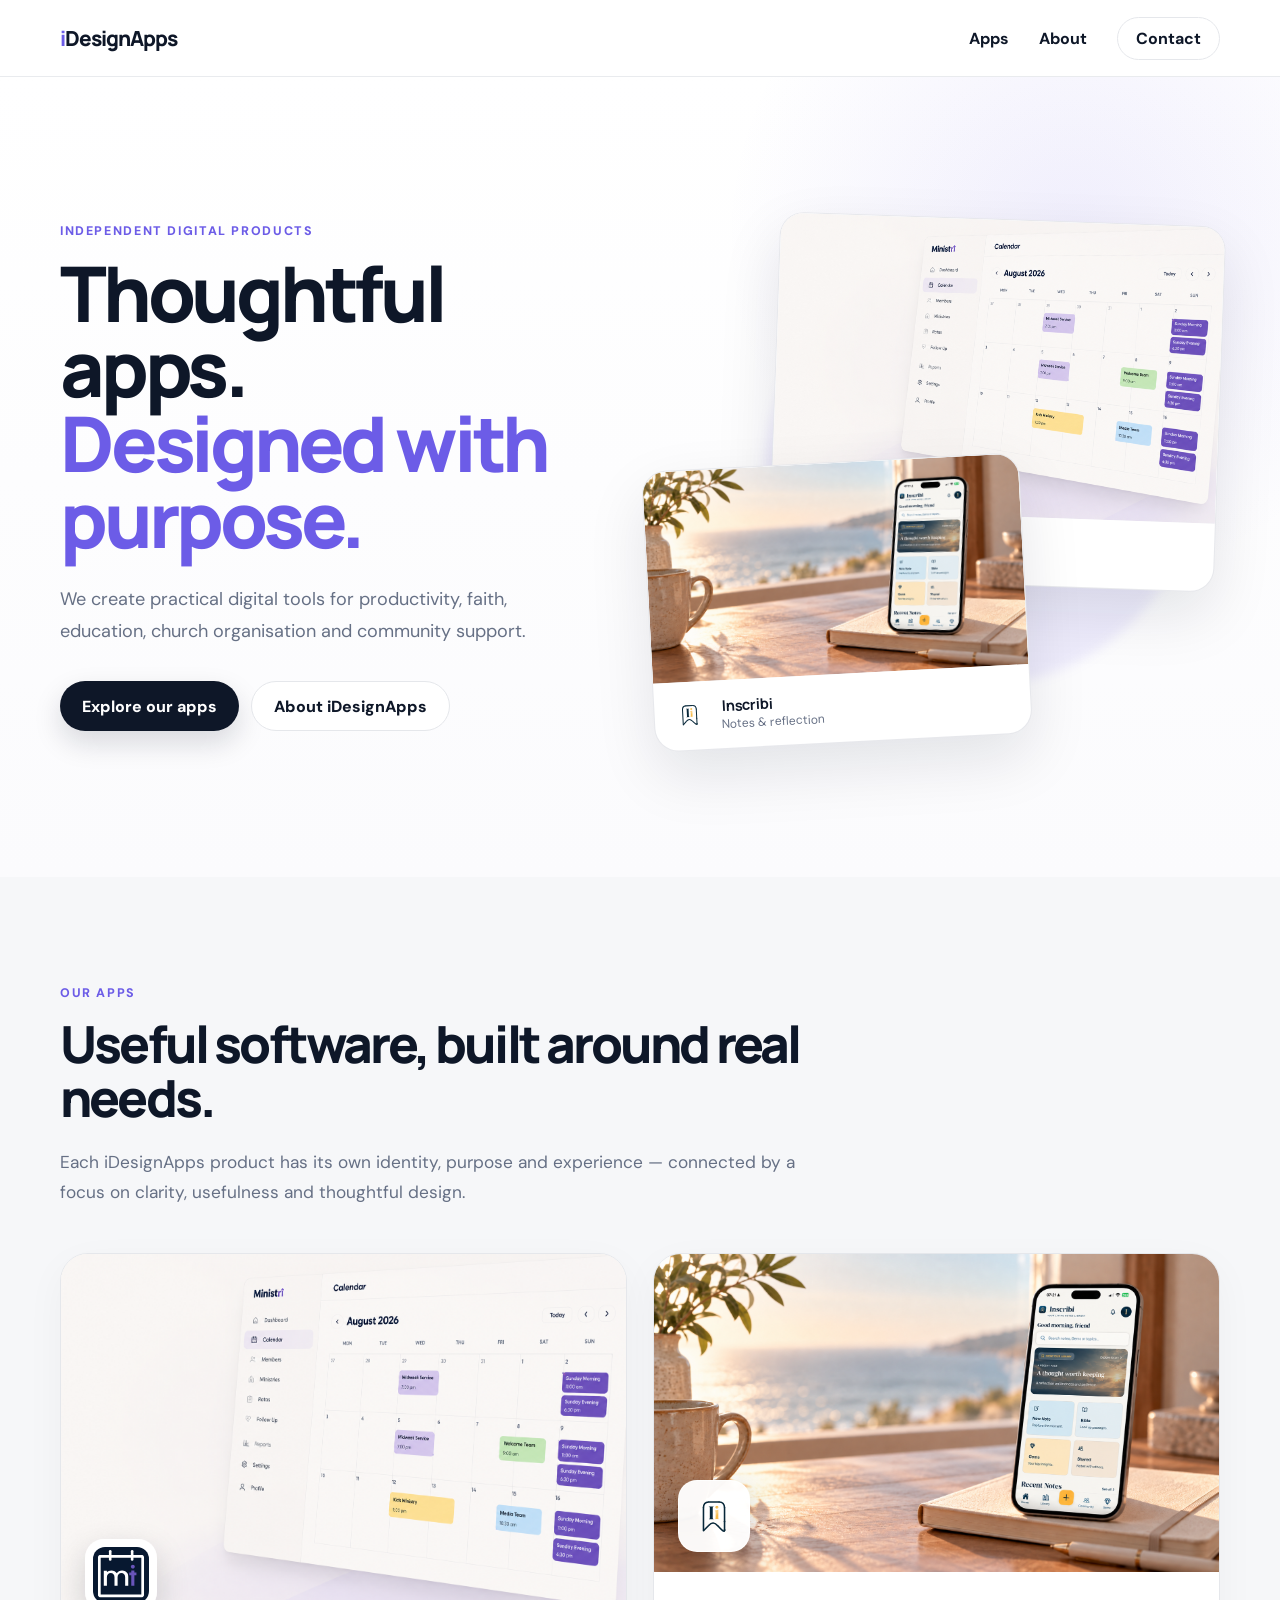
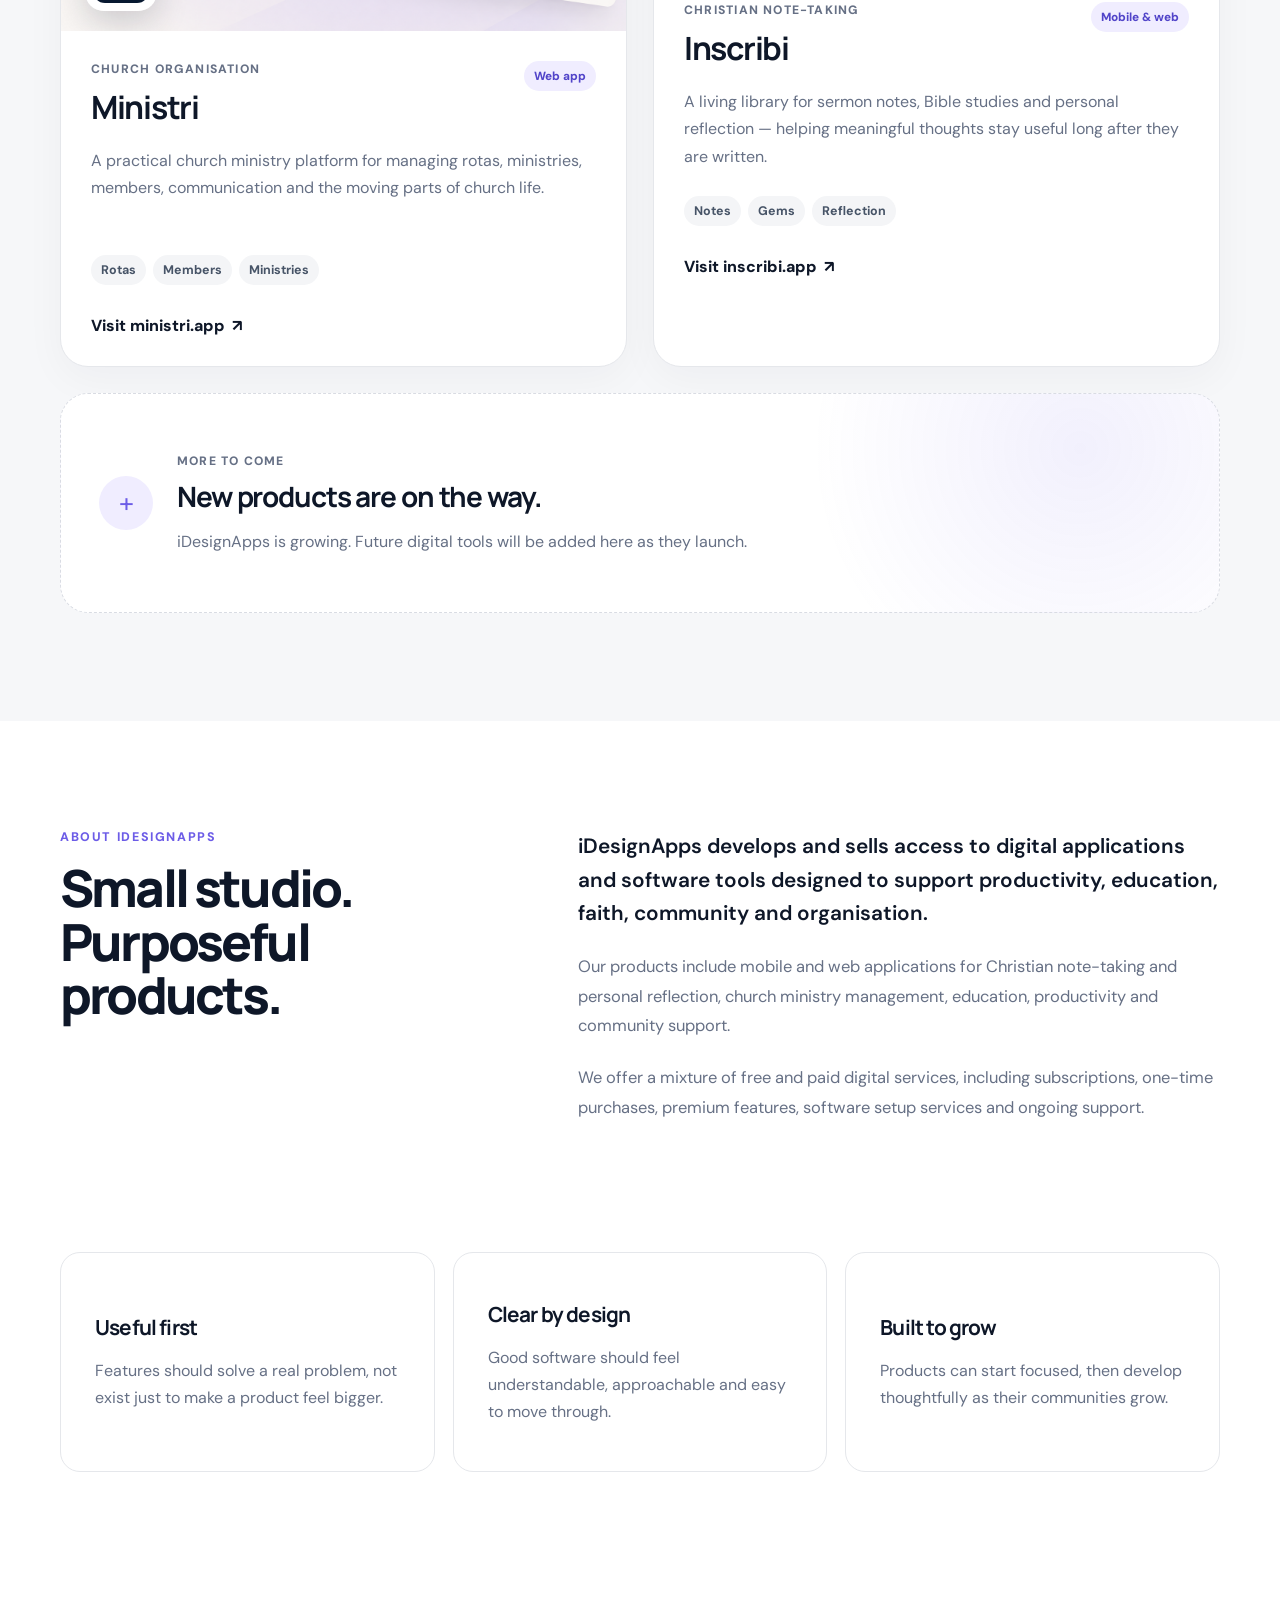
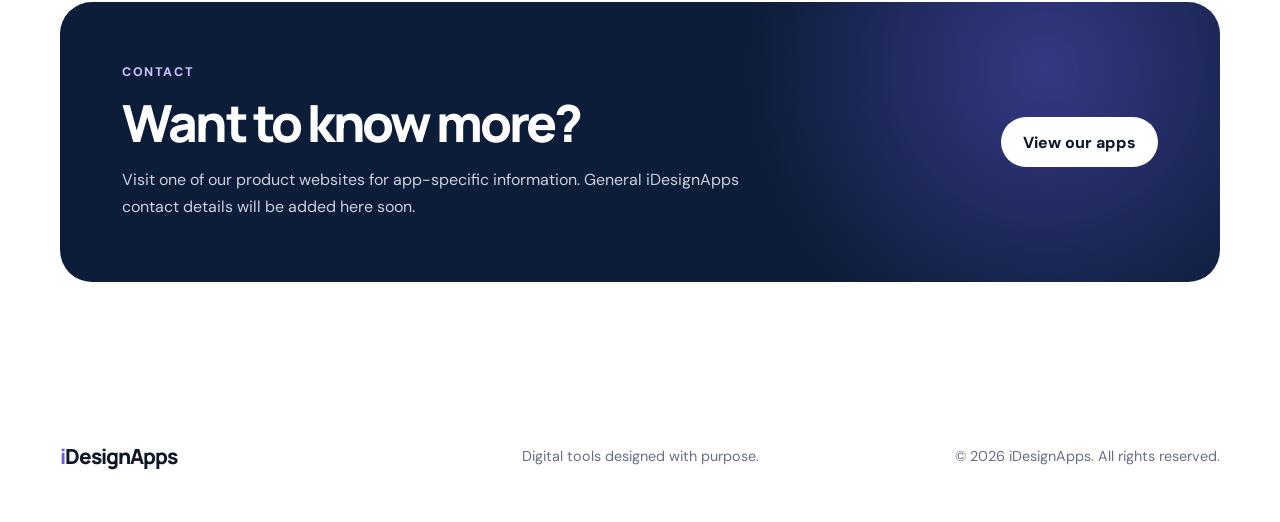
==== commit 6cee0350: "Add files via upload" ====
--- a/index.html
+++ b/index.html
@@ -54,7 +54,7 @@
 
           <article class="preview-card preview-ministri">
             <div class="preview-image-wrap">
-              <img src="ministri-hero.webp" alt="Ministri calendar interface">
+              <img src="ministri-hero.png" alt="Ministri calendar interface">
             </div>
             <div class="preview-meta">
               <span class="mini-logo ministri-mini">
@@ -69,7 +69,7 @@
 
           <article class="preview-card preview-inscribi">
             <div class="preview-image-wrap">
-              <img src="inscribi-hero.webp" alt="Inscribi mobile app interface">
+              <img src="inscribi-hero.png" alt="Inscribi mobile app interface">
             </div>
             <div class="preview-meta">
               <span class="mini-logo inscribi-mini">
@@ -104,7 +104,7 @@
              aria-label="Visit Ministri at ministri.app">
 
             <div class="app-hero">
-              <img src="ministri-hero.webp" alt="Ministri calendar dashboard">
+              <img src="ministri-hero.png" alt="Ministri calendar dashboard">
               <span class="app-logo-box ministri-logo-box">
                 <img src="ministri-logo.svg" alt="Ministri logo">
               </span>
@@ -143,7 +143,7 @@
              aria-label="Visit Inscribi at inscribi.app">
 
             <div class="app-hero">
-              <img src="inscribi-hero.webp" alt="Inscribi app shown on a phone beside a notebook">
+              <img src="inscribi-hero.png" alt="Inscribi app shown on a phone beside a notebook">
               <span class="app-logo-box inscribi-logo-box">
                 <img src="inscribi-logo.svg" alt="Inscribi logo">
               </span>
@@ -215,19 +215,16 @@
     <section class="principles-section">
       <div class="container principles-grid">
         <article class="principle">
-          <span>01</span>
           <h3>Useful first</h3>
           <p>Features should solve a real problem, not exist just to make a product feel bigger.</p>
         </article>
 
         <article class="principle">
-          <span>02</span>
           <h3>Clear by design</h3>
           <p>Good software should feel understandable, approachable and easy to move through.</p>
         </article>
 
         <article class="principle">
-          <span>03</span>
           <h3>Built to grow</h3>
           <p>Products can start focused, then develop thoughtfully as their communities grow.</p>
         </article>
--- a/styles.css
+++ b/styles.css
@@ -241,22 +241,13 @@
 
 .preview-image-wrap {
   overflow: hidden;
-  aspect-ratio: 16 / 9;
   background: #f5f6f8;
 }
 
 .preview-image-wrap img {
   width: 100%;
-  height: 100%;
-  object-fit: cover;
-}
-
-.preview-ministri .preview-image-wrap img {
-  object-position: center;
-}
-
-.preview-inscribi .preview-image-wrap img {
-  object-position: center;
+  height: auto;
+  object-fit: contain;
 }
 
 .preview-meta {
@@ -362,27 +353,18 @@
 .app-hero {
   position: relative;
   overflow: hidden;
-  aspect-ratio: 16 / 10;
-  background: #eee;
+  background: #fff;
 }
 
 .app-hero > img:first-child {
   width: 100%;
-  height: 100%;
-  object-fit: cover;
+  height: auto;
+  object-fit: contain;
   transition: transform .35s ease;
 }
 
 .app-card-link:hover .app-hero > img:first-child {
-  transform: scale(1.02);
-}
-
-.ministri-card .app-hero > img:first-child {
-  object-position: center;
-}
-
-.inscribi-card .app-hero > img:first-child {
-  object-position: center;
+  transform: scale(1.01);
 }
 
 /* Real logo container: fixed size, clipped, no giant SVG rendering */
@@ -568,16 +550,13 @@
 }
 
 .principle {
-  padding: 30px;
+  min-height: 220px;
+  display: flex;
+  flex-direction: column;
+  justify-content: center;
+  padding: 34px;
   border: 1px solid var(--line);
   border-radius: var(--radius-md);
-}
-
-.principle > span {
-  display: inline-block;
-  margin-bottom: 42px;
-  color: var(--accent);
-  font-weight: 800;
 }
 
 .principle h3 {
@@ -822,3 +801,24 @@
     transition: none !important;
   }
 }
+
+/* v4: preserve the supplied hero PNG artwork without cropping */
+.ministri-card .app-hero {
+  background: #f8f5f1;
+}
+
+.inscribi-card .app-hero {
+  background: #f7fbfd;
+}
+
+.ministri-card .app-hero > img,
+.inscribi-card .app-hero > img {
+  display: block;
+  width: 100%;
+}
+
+@media (max-width: 720px) {
+  .principle {
+    min-height: auto;
+  }
+}
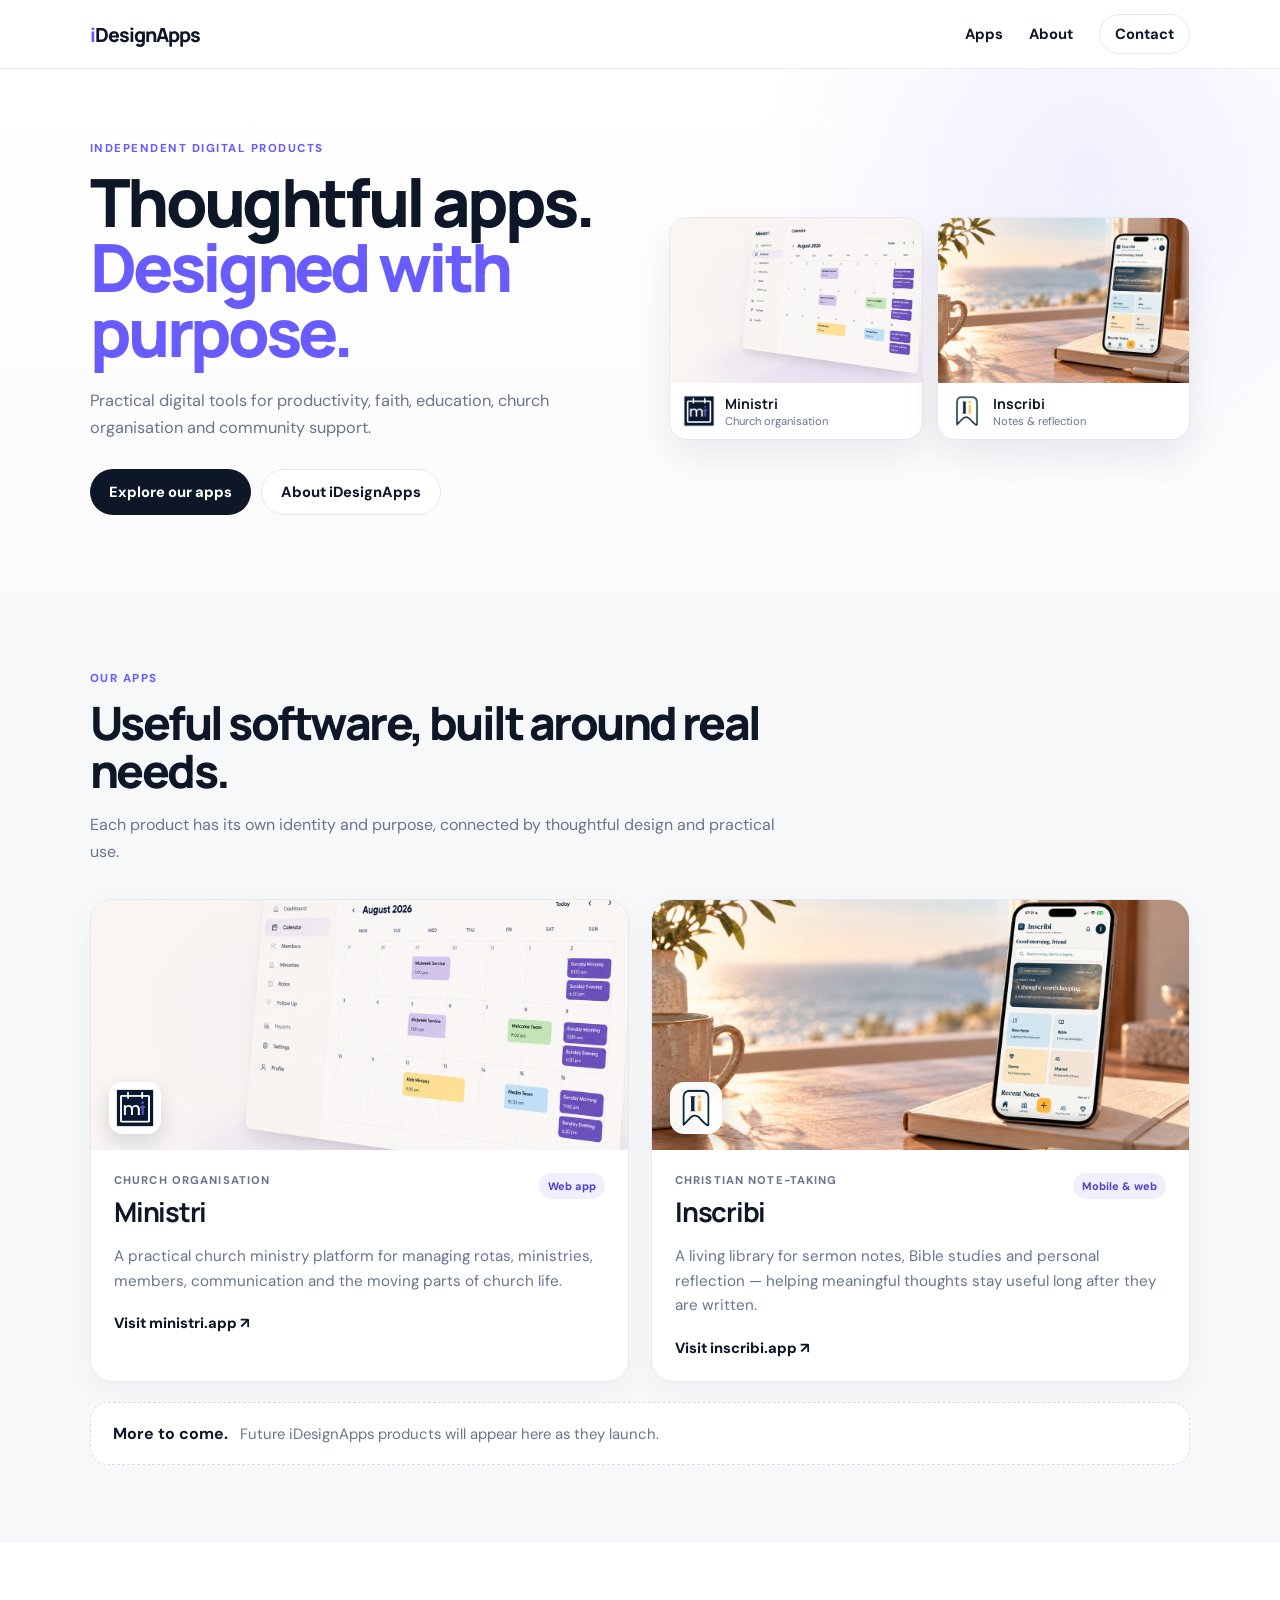
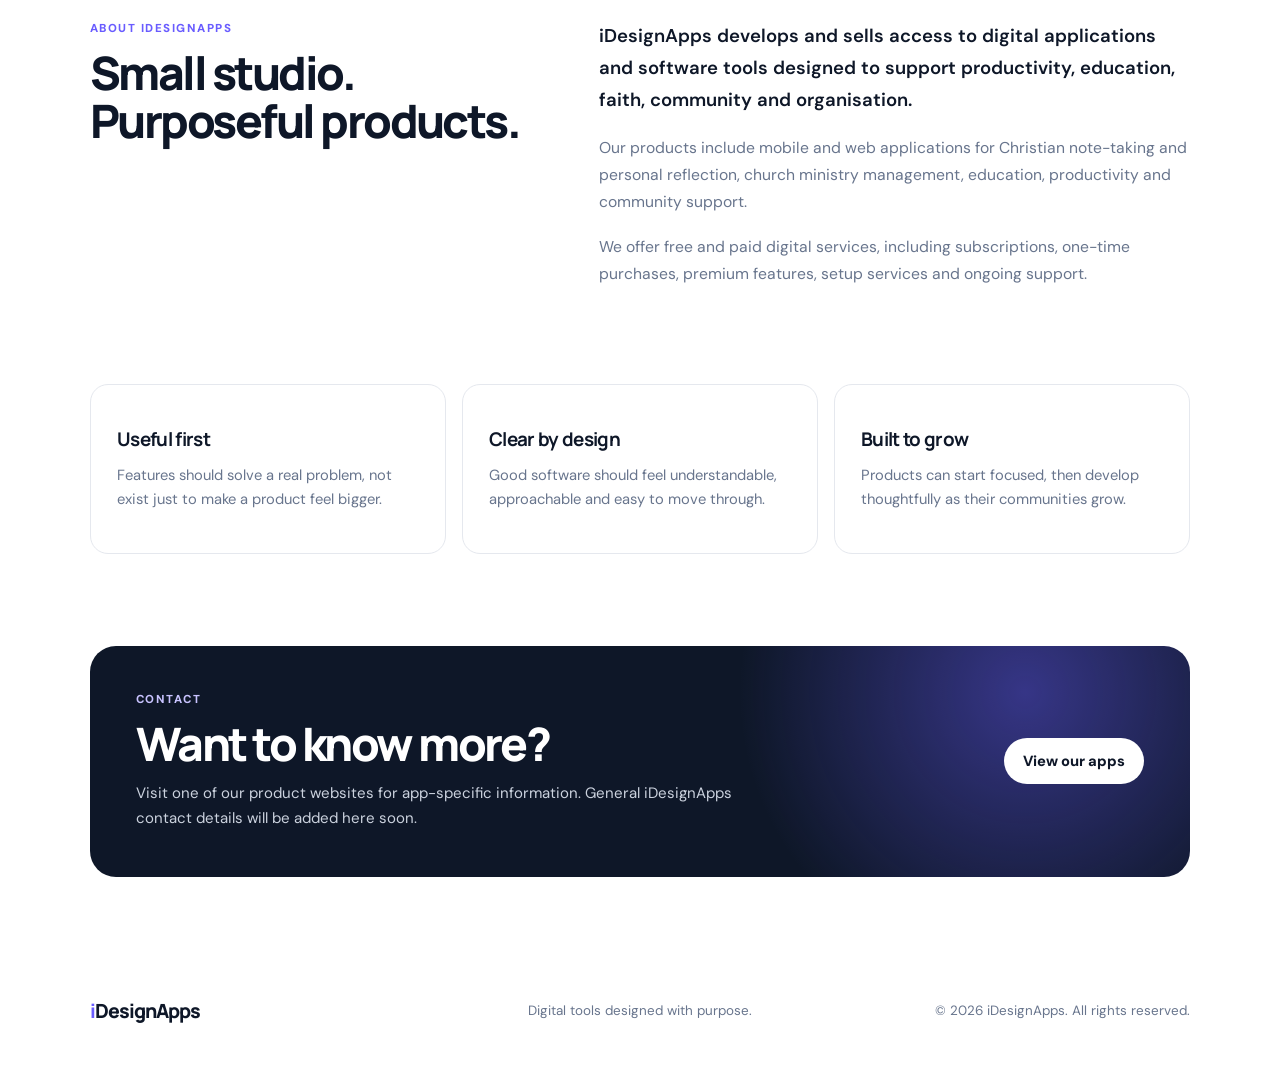
==== commit a0e05316: "Add files via upload" ====
--- a/index.html
+++ b/index.html
@@ -3,10 +3,9 @@
 <head>
   <meta charset="UTF-8">
   <meta name="viewport" content="width=device-width, initial-scale=1.0">
-  <meta name="description" content="iDesignApps develops thoughtful mobile and web applications for productivity, faith, education, church organisation and community support.">
-  <meta name="theme-color" content="#0d1728">
+  <meta name="description" content="iDesignApps creates practical digital tools for productivity, faith, education, church organisation and community support.">
+  <meta name="theme-color" content="#0f1728">
   <title>iDesignApps — Thoughtful digital tools</title>
-
   <link rel="icon" href="favicon.svg" type="image/svg+xml">
   <link rel="preconnect" href="https://fonts.googleapis.com">
   <link rel="preconnect" href="https://fonts.gstatic.com" crossorigin>
@@ -14,246 +13,146 @@
   <link rel="stylesheet" href="styles.css">
 </head>
 <body>
-  <header class="site-header">
-    <div class="container nav-wrap">
-      <a href="#top" class="wordmark" aria-label="iDesignApps home">
-        <span class="wordmark-i">i</span>DesignApps
-      </a>
+<header class="site-header">
+  <div class="container nav-wrap">
+    <a href="#top" class="wordmark"><span>i</span>DesignApps</a>
+    <button class="nav-toggle" aria-expanded="false" aria-controls="main-nav" aria-label="Open navigation"><i></i><i></i></button>
+    <nav id="main-nav" class="main-nav">
+      <a href="#apps">Apps</a>
+      <a href="#about">About</a>
+      <a class="nav-cta" href="#contact">Contact</a>
+    </nav>
+  </div>
+</header>
 
-      <button class="nav-toggle" aria-expanded="false" aria-controls="main-nav" aria-label="Open navigation">
-        <span></span><span></span>
-      </button>
-
-      <nav id="main-nav" class="main-nav" aria-label="Main navigation">
-        <a href="#apps">Apps</a>
-        <a href="#about">About</a>
-        <a href="#contact" class="nav-cta">Contact</a>
-      </nav>
-    </div>
-  </header>
-
-  <main id="top">
-    <section class="hero">
-      <div class="container hero-grid">
-        <div class="hero-copy">
-          <p class="eyebrow">Independent digital products</p>
-          <h1>Thoughtful apps.<br><span>Designed with purpose.</span></h1>
-          <p class="hero-text">
-            We create practical digital tools for productivity, faith, education,
-            church organisation and community support.
-          </p>
-
-          <div class="hero-actions">
-            <a class="button button-primary" href="#apps">Explore our apps</a>
-            <a class="button button-secondary" href="#about">About iDesignApps</a>
-          </div>
-        </div>
-
-        <div class="showcase" aria-label="Preview of iDesignApps products">
-          <div class="showcase-glow"></div>
-
-          <article class="preview-card preview-ministri">
-            <div class="preview-image-wrap">
-              <img src="ministri-hero.png" alt="Ministri calendar interface">
-            </div>
-            <div class="preview-meta">
-              <span class="mini-logo ministri-mini">
-                <img src="ministri-logo.svg" alt="">
-              </span>
-              <div>
-                <strong>Ministri</strong>
-                <small>Church organisation</small>
-              </div>
-            </div>
-          </article>
-
-          <article class="preview-card preview-inscribi">
-            <div class="preview-image-wrap">
-              <img src="inscribi-hero.png" alt="Inscribi mobile app interface">
-            </div>
-            <div class="preview-meta">
-              <span class="mini-logo inscribi-mini">
-                <img src="inscribi-logo.svg" alt="">
-              </span>
-              <div>
-                <strong>Inscribi</strong>
-                <small>Notes & reflection</small>
-              </div>
-            </div>
-          </article>
+<main id="top">
+  <section class="hero">
+    <div class="container hero-grid">
+      <div>
+        <p class="eyebrow">Independent digital products</p>
+        <h1>Thoughtful apps.<br><span>Designed with purpose.</span></h1>
+        <p class="hero-text">Practical digital tools for productivity, faith, education, church organisation and community support.</p>
+        <div class="hero-actions">
+          <a class="button dark" href="#apps">Explore our apps</a>
+          <a class="button outline" href="#about">About iDesignApps</a>
         </div>
       </div>
-    </section>
 
-    <section id="apps" class="apps-section section">
-      <div class="container">
-        <div class="section-heading">
-          <p class="eyebrow">Our apps</p>
-          <h2>Useful software, built around real needs.</h2>
-          <p>
-            Each iDesignApps product has its own identity, purpose and experience —
-            connected by a focus on clarity, usefulness and thoughtful design.
-          </p>
-        </div>
+      <div class="mini-showcase" aria-label="iDesignApps product previews">
+        <a class="mini-product" href="https://ministri.app" target="_blank" rel="noopener noreferrer">
+          <img class="mini-hero" src="ministri-hero.png" alt="Ministri calendar interface">
+          <div class="mini-product-meta">
+            <img class="mini-product-logo" src="ministri-logo-web.png" alt="">
+            <div><strong>Ministri</strong><small>Church organisation</small></div>
+          </div>
+        </a>
 
-        <div class="app-grid">
-          <a class="app-card app-card-link ministri-card"
-             href="https://ministri.app"
-             target="_blank"
-             rel="noopener noreferrer"
-             aria-label="Visit Ministri at ministri.app">
+        <a class="mini-product" href="https://inscribi.app" target="_blank" rel="noopener noreferrer">
+          <img class="mini-hero" src="inscribi-hero.png" alt="Inscribi app interface">
+          <div class="mini-product-meta">
+            <img class="mini-product-logo" src="inscribi-logo-web.png" alt="">
+            <div><strong>Inscribi</strong><small>Notes & reflection</small></div>
+          </div>
+        </a>
+      </div>
+    </div>
+  </section>
 
-            <div class="app-hero">
-              <img src="ministri-hero.png" alt="Ministri calendar dashboard">
-              <span class="app-logo-box ministri-logo-box">
-                <img src="ministri-logo.svg" alt="Ministri logo">
-              </span>
+  <section id="apps" class="apps-section section">
+    <div class="container">
+      <div class="section-heading">
+        <p class="eyebrow">Our apps</p>
+        <h2>Useful software, built around real needs.</h2>
+        <p>Each product has its own identity and purpose, connected by thoughtful design and practical use.</p>
+      </div>
+
+      <div class="app-grid">
+        <a class="app-card" href="https://ministri.app" target="_blank" rel="noopener noreferrer">
+          <div class="app-media">
+            <img class="app-media-image" src="ministri-hero.png" alt="Ministri calendar dashboard">
+            <img class="app-logo" src="ministri-logo-web.png" alt="Ministri logo">
+          </div>
+          <div class="app-content">
+            <div class="title-row">
+              <div>
+                <p class="app-category">Church organisation</p>
+                <h3>Ministri</h3>
+              </div>
+              <span class="pill">Web app</span>
             </div>
+            <p>A practical church ministry platform for managing rotas, ministries, members, communication and the moving parts of church life.</p>
+            <span class="visit">Visit ministri.app ↗</span>
+          </div>
+        </a>
 
-            <div class="app-card-content">
-              <div class="app-title-row">
-                <div>
-                  <p class="app-category">Church organisation</p>
-                  <h3>Ministri</h3>
-                </div>
-                <span class="status-pill">Web app</span>
+        <a class="app-card" href="https://inscribi.app" target="_blank" rel="noopener noreferrer">
+          <div class="app-media">
+            <img class="app-media-image" src="inscribi-hero.png" alt="Inscribi app shown on a phone beside a notebook">
+            <img class="app-logo" src="inscribi-logo-web.png" alt="Inscribi logo">
+          </div>
+          <div class="app-content">
+            <div class="title-row">
+              <div>
+                <p class="app-category">Christian note-taking</p>
+                <h3>Inscribi</h3>
               </div>
+              <span class="pill">Mobile & web</span>
+            </div>
+            <p>A living library for sermon notes, Bible studies and personal reflection — helping meaningful thoughts stay useful long after they are written.</p>
+            <span class="visit">Visit inscribi.app ↗</span>
+          </div>
+        </a>
+      </div>
 
-              <p class="app-description">
-                A practical church ministry platform for managing rotas, ministries,
-                members, communication and the moving parts of church life.
-              </p>
+      <div class="coming-soon">
+        <strong>More to come.</strong>
+        <span>Future iDesignApps products will appear here as they launch.</span>
+      </div>
+    </div>
+  </section>
 
-              <div class="tag-row">
-                <span>Rotas</span>
-                <span>Members</span>
-                <span>Ministries</span>
-              </div>
+  <section id="about" class="about-section section">
+    <div class="container about-grid">
+      <div>
+        <p class="eyebrow">About iDesignApps</p>
+        <h2>Small studio.<br>Purposeful products.</h2>
+      </div>
+      <div class="about-copy">
+        <p class="lead">iDesignApps develops and sells access to digital applications and software tools designed to support productivity, education, faith, community and organisation.</p>
+        <p>Our products include mobile and web applications for Christian note-taking and personal reflection, church ministry management, education, productivity and community support.</p>
+        <p>We offer free and paid digital services, including subscriptions, one-time purchases, premium features, setup services and ongoing support.</p>
+      </div>
+    </div>
+  </section>
 
-              <span class="app-link">
-                Visit ministri.app <span aria-hidden="true">↗</span>
-              </span>
-            </div>
-          </a>
+  <section class="principles-section">
+    <div class="container principles-grid">
+      <article class="principle"><h3>Useful first</h3><p>Features should solve a real problem, not exist just to make a product feel bigger.</p></article>
+      <article class="principle"><h3>Clear by design</h3><p>Good software should feel understandable, approachable and easy to move through.</p></article>
+      <article class="principle"><h3>Built to grow</h3><p>Products can start focused, then develop thoughtfully as their communities grow.</p></article>
+    </div>
+  </section>
 
-          <a class="app-card app-card-link inscribi-card"
-             href="https://inscribi.app"
-             target="_blank"
-             rel="noopener noreferrer"
-             aria-label="Visit Inscribi at inscribi.app">
+  <section id="contact" class="contact-section section">
+    <div class="container contact-panel">
+      <div>
+        <p class="eyebrow">Contact</p>
+        <h2>Want to know more?</h2>
+        <p>Visit one of our product websites for app-specific information. General iDesignApps contact details will be added here soon.</p>
+      </div>
+      <a class="button light" href="#apps">View our apps</a>
+    </div>
+  </section>
+</main>
 
-            <div class="app-hero">
-              <img src="inscribi-hero.png" alt="Inscribi app shown on a phone beside a notebook">
-              <span class="app-logo-box inscribi-logo-box">
-                <img src="inscribi-logo.svg" alt="Inscribi logo">
-              </span>
-            </div>
+<footer class="site-footer">
+  <div class="container footer-grid">
+    <a href="#top" class="wordmark"><span>i</span>DesignApps</a>
+    <p>Digital tools designed with purpose.</p>
+    <p>© <span id="year"></span> iDesignApps. All rights reserved.</p>
+  </div>
+</footer>
 
-            <div class="app-card-content">
-              <div class="app-title-row">
-                <div>
-                  <p class="app-category">Christian note-taking</p>
-                  <h3>Inscribi</h3>
-                </div>
-                <span class="status-pill">Mobile & web</span>
-              </div>
-
-              <p class="app-description">
-                A living library for sermon notes, Bible studies and personal reflection —
-                helping meaningful thoughts stay useful long after they are written.
-              </p>
-
-              <div class="tag-row">
-                <span>Notes</span>
-                <span>Gems</span>
-                <span>Reflection</span>
-              </div>
-
-              <span class="app-link">
-                Visit inscribi.app <span aria-hidden="true">↗</span>
-              </span>
-            </div>
-          </a>
-
-          <article class="future-card">
-            <div class="future-mark">+</div>
-            <div>
-              <p class="app-category">More to come</p>
-              <h3>New products are on the way.</h3>
-              <p>iDesignApps is growing. Future digital tools will be added here as they launch.</p>
-            </div>
-          </article>
-        </div>
-      </div>
-    </section>
-
-    <section id="about" class="about-section section">
-      <div class="container about-grid">
-        <div>
-          <p class="eyebrow">About iDesignApps</p>
-          <h2>Small studio.<br>Purposeful products.</h2>
-        </div>
-
-        <div class="about-copy">
-          <p class="lead">
-            iDesignApps develops and sells access to digital applications and software
-            tools designed to support productivity, education, faith, community and organisation.
-          </p>
-          <p>
-            Our products include mobile and web applications for Christian note-taking
-            and personal reflection, church ministry management, education, productivity
-            and community support.
-          </p>
-          <p>
-            We offer a mixture of free and paid digital services, including subscriptions,
-            one-time purchases, premium features, software setup services and ongoing support.
-          </p>
-        </div>
-      </div>
-    </section>
-
-    <section class="principles-section">
-      <div class="container principles-grid">
-        <article class="principle">
-          <h3>Useful first</h3>
-          <p>Features should solve a real problem, not exist just to make a product feel bigger.</p>
-        </article>
-
-        <article class="principle">
-          <h3>Clear by design</h3>
-          <p>Good software should feel understandable, approachable and easy to move through.</p>
-        </article>
-
-        <article class="principle">
-          <h3>Built to grow</h3>
-          <p>Products can start focused, then develop thoughtfully as their communities grow.</p>
-        </article>
-      </div>
-    </section>
-
-    <section id="contact" class="contact-section section">
-      <div class="container contact-panel">
-        <div>
-          <p class="eyebrow">Contact</p>
-          <h2>Want to know more?</h2>
-          <p>
-            Visit one of our product websites for app-specific information.
-            General iDesignApps contact details will be added here soon.
-          </p>
-        </div>
-        <a class="button button-light" href="#apps">View our apps</a>
-      </div>
-    </section>
-  </main>
-
-  <footer class="site-footer">
-    <div class="container footer-grid">
-      <a href="#top" class="wordmark"><span class="wordmark-i">i</span>DesignApps</a>
-      <p>Digital tools designed with purpose.</p>
-      <p class="copyright">© <span id="year"></span> iDesignApps. All rights reserved.</p>
-    </div>
-  </footer>
-
-  <script src="script.js"></script>
+<script src="script.js"></script>
 </body>
 </html>
--- a/styles.css
+++ b/styles.css
@@ -1,824 +1,113 @@
-:root {
-  --ink: #0e1728;
-  --muted: #667085;
-  --paper: #ffffff;
-  --soft: #f6f7f9;
-  --line: #e5e7eb;
-  --accent: #6c5ce7;
-  --accent-soft: #f0edff;
-  --dark: #0b1d38;
-  --radius-lg: 28px;
-  --radius-md: 20px;
-  --shadow: 0 24px 60px rgba(14, 23, 40, 0.10);
+:root{
+  --ink:#0e1728;--muted:#68758d;--paper:#fff;--soft:#f7f8fa;--line:#e5e8ee;
+  --accent:#695cff;--accent-soft:#f1efff;--dark:#0e1728;
 }
+*{box-sizing:border-box}
+html{scroll-behavior:smooth}
+body{margin:0;background:var(--paper);color:var(--ink);font-family:"DM Sans",sans-serif;-webkit-font-smoothing:antialiased}
+img{display:block;max-width:100%}
+a{color:inherit;text-decoration:none}
+.container{width:min(1100px,calc(100% - 40px));margin-inline:auto}
+.section{padding:78px 0}
 
-* {
-  box-sizing: border-box;
+.site-header{position:sticky;top:0;z-index:50;border-bottom:1px solid rgba(229,232,238,.85);background:rgba(255,255,255,.92);backdrop-filter:blur(16px)}
+.nav-wrap{height:68px;display:flex;align-items:center;justify-content:space-between}
+.wordmark{font-family:"Manrope",sans-serif;font-size:1.22rem;font-weight:800;letter-spacing:-.05em}
+.wordmark span{color:var(--accent)}
+.main-nav{display:flex;align-items:center;gap:26px;font-size:.92rem;font-weight:700}
+.nav-cta{padding:9px 15px;border:1px solid var(--line);border-radius:999px}
+.nav-toggle{display:none;border:0;background:transparent;width:42px;height:42px;align-items:center;justify-content:center;flex-direction:column;gap:6px}
+.nav-toggle i{display:block;width:21px;height:2px;background:var(--ink)}
+
+.eyebrow{margin:0 0 13px;color:var(--accent);font-size:.72rem;font-weight:800;letter-spacing:.13em;text-transform:uppercase}
+.hero{padding:72px 0 78px;background:radial-gradient(circle at 85% 20%,rgba(105,92,255,.09),transparent 28%),linear-gradient(180deg,#fff,#fbfbfd)}
+.hero-grid{display:grid;grid-template-columns:1fr 1fr;gap:58px;align-items:center}
+.hero h1,.section-heading h2,.about-section h2,.contact-panel h2{margin:0;font-family:"Manrope",sans-serif;font-weight:800;letter-spacing:-.055em}
+.hero h1{font-size:clamp(3rem,5.2vw,5rem);line-height:.98}
+.hero h1 span{color:var(--accent)}
+.hero-text{max-width:560px;margin:22px 0 0;color:var(--muted);font-size:1.02rem;line-height:1.68}
+.hero-actions{display:flex;gap:10px;flex-wrap:wrap;margin-top:28px}
+.button{display:inline-flex;min-height:46px;align-items:center;justify-content:center;padding:0 19px;border-radius:999px;font-size:.92rem;font-weight:800}
+.button.dark{color:#fff;background:var(--ink)}
+.button.outline{border:1px solid var(--line);background:#fff}
+.button.light{background:#fff;color:var(--ink)}
+
+.mini-showcase{display:grid;grid-template-columns:1fr 1fr;gap:14px}
+.mini-product{overflow:hidden;border:1px solid var(--line);border-radius:18px;background:#fff;box-shadow:0 16px 36px rgba(14,23,40,.08);transition:transform .2s ease}
+.mini-product:hover{transform:translateY(-3px)}
+.mini-hero{width:100%;height:165px;object-fit:cover;background:#f4f5f7}
+.mini-product:first-child .mini-hero{object-position:center}
+.mini-product:last-child .mini-hero{object-position:center}
+.mini-product-meta{display:flex;align-items:center;gap:9px;padding:11px 12px}
+.mini-product-logo{width:34px!important;height:34px!important;flex:0 0 34px;object-fit:contain}
+.mini-product-meta strong,.mini-product-meta small{display:block}
+.mini-product-meta strong{font-family:"Manrope",sans-serif;font-size:.88rem}
+.mini-product-meta small{margin-top:1px;color:var(--muted);font-size:.7rem}
+
+.apps-section{background:var(--soft)}
+.section-heading{max-width:700px;margin-bottom:34px}
+.section-heading h2,.about-section h2,.contact-panel h2{font-size:clamp(2.1rem,3.6vw,3.4rem);line-height:1.04}
+.section-heading>p:last-child{margin:17px 0 0;color:var(--muted);font-size:1rem;line-height:1.65}
+.app-grid{display:grid;grid-template-columns:1fr 1fr;gap:22px}
+.app-card{overflow:hidden;border:1px solid var(--line);border-radius:22px;background:#fff;box-shadow:0 8px 30px rgba(14,23,40,.04);transition:transform .2s ease,box-shadow .2s ease}
+.app-card:hover{transform:translateY(-4px);box-shadow:0 18px 38px rgba(14,23,40,.09)}
+.app-media{position:relative;height:250px;overflow:hidden;background:#f4f5f7}
+.app-media-image{width:100%;height:100%;object-fit:cover}
+.app-logo{position:absolute;left:18px;bottom:16px;width:52px!important;height:52px!important;object-fit:contain;border:1px solid rgba(255,255,255,.9);border-radius:14px;background:rgba(255,255,255,.96);box-shadow:0 8px 22px rgba(14,23,40,.15);padding:4px}
+.app-content{padding:23px}
+.title-row{display:flex;justify-content:space-between;gap:14px;align-items:flex-start}
+.app-category{margin:0 0 6px;color:var(--muted);font-size:.7rem;font-weight:800;letter-spacing:.10em;text-transform:uppercase}
+.app-card h3{margin:0;font-family:"Manrope",sans-serif;font-size:1.7rem;letter-spacing:-.045em}
+.pill{flex:0 0 auto;padding:6px 9px;border-radius:999px;background:var(--accent-soft);color:#5144c9;font-size:.68rem;font-weight:800}
+.app-content>p{margin:14px 0 0;color:var(--muted);font-size:.95rem;line-height:1.62}
+.visit{display:inline-block;margin-top:20px;font-size:.92rem;font-weight:800}
+.coming-soon{display:flex;gap:12px;align-items:baseline;margin-top:20px;padding:20px 22px;border:1px dashed #d8dce4;border-radius:18px;background:#fff}
+.coming-soon span{color:var(--muted);font-size:.93rem}
+
+.about-grid{display:grid;grid-template-columns:.85fr 1.15fr;gap:72px}
+.about-copy p{margin:0 0 18px;color:var(--muted);font-size:.98rem;line-height:1.72}
+.about-copy .lead{color:var(--ink);font-size:1.16rem;font-weight:600}
+.principles-section{padding:0 0 74px}
+.principles-grid{display:grid;grid-template-columns:repeat(3,1fr);gap:16px}
+.principle{min-height:170px;display:flex;flex-direction:column;justify-content:center;padding:26px;border:1px solid var(--line);border-radius:18px}
+.principle h3{margin:0;font-family:"Manrope",sans-serif;font-size:1.18rem;letter-spacing:-.035em}
+.principle p{margin:12px 0 0;color:var(--muted);font-size:.92rem;line-height:1.6}
+
+.contact-section{padding-top:18px}
+.contact-panel{display:flex;align-items:center;justify-content:space-between;gap:36px;padding:46px;border-radius:26px;color:#fff;background:radial-gradient(circle at 85% 20%,rgba(105,92,255,.44),transparent 30%),var(--dark)}
+.contact-panel .eyebrow{color:#c8c3ff}
+.contact-panel p:last-child{max-width:620px;margin:14px 0 0;color:#cbd2de;font-size:.94rem;line-height:1.65}
+
+.site-footer{padding:42px 0}
+.footer-grid{display:grid;grid-template-columns:1fr 1fr 1fr;align-items:center;gap:18px}
+.footer-grid p{margin:0;color:var(--muted);font-size:.84rem}
+.footer-grid p:nth-child(2){text-align:center}
+.footer-grid p:last-child{text-align:right}
+
+@media(max-width:900px){
+  .hero-grid,.about-grid{grid-template-columns:1fr}
+  .hero-grid{gap:38px}
+  .mini-showcase{max-width:680px}
+  .about-grid{gap:28px}
+  .principles-grid{grid-template-columns:1fr}
 }
-
-html {
-  scroll-behavior: smooth;
+@media(max-width:700px){
+  .container{width:min(100% - 28px,1100px)}
+  .section{padding:62px 0}
+  .nav-toggle{display:flex}
+  .main-nav{position:absolute;left:14px;right:14px;top:61px;display:none;flex-direction:column;align-items:stretch;gap:3px;padding:10px;border:1px solid var(--line);border-radius:16px;background:#fff;box-shadow:0 16px 40px rgba(14,23,40,.12)}
+  .main-nav.open{display:flex}
+  .main-nav a{padding:11px 12px}
+  .nav-cta{border:0;background:var(--soft)}
+  .hero{padding:58px 0 62px}
+  .hero h1{font-size:clamp(2.8rem,14vw,4rem)}
+  .mini-showcase{grid-template-columns:1fr}
+  .mini-hero{height:180px}
+  .app-grid{grid-template-columns:1fr}
+  .app-media{height:220px}
+  .coming-soon{align-items:flex-start;flex-direction:column;gap:5px}
+  .contact-panel{flex-direction:column;align-items:flex-start;padding:32px 24px}
+  .footer-grid{grid-template-columns:1fr}
+  .footer-grid p:nth-child(2),.footer-grid p:last-child{text-align:left}
 }
-
-body {
-  margin: 0;
-  background: var(--paper);
-  color: var(--ink);
-  font-family: "DM Sans", sans-serif;
-  -webkit-font-smoothing: antialiased;
-}
-
-img {
-  display: block;
-  max-width: 100%;
-}
-
-a {
-  color: inherit;
-  text-decoration: none;
-}
-
-.container {
-  width: min(1160px, calc(100% - 40px));
-  margin-inline: auto;
-}
-
-.section {
-  padding: 108px 0;
-}
-
-/* Header */
-
-.site-header {
-  position: sticky;
-  top: 0;
-  z-index: 50;
-  border-bottom: 1px solid rgba(229, 231, 235, 0.82);
-  background: rgba(255, 255, 255, 0.90);
-  backdrop-filter: blur(18px);
-}
-
-.nav-wrap {
-  min-height: 76px;
-  display: flex;
-  align-items: center;
-  justify-content: space-between;
-}
-
-.wordmark {
-  font-family: "Manrope", sans-serif;
-  font-size: 1.3rem;
-  font-weight: 800;
-  letter-spacing: -0.05em;
-}
-
-.wordmark-i {
-  color: var(--accent);
-}
-
-.main-nav {
-  display: flex;
-  align-items: center;
-  gap: 30px;
-  font-weight: 700;
-}
-
-.main-nav a:hover {
-  color: var(--accent);
-}
-
-.nav-cta {
-  padding: 10px 18px;
-  border: 1px solid var(--line);
-  border-radius: 999px;
-}
-
-.nav-toggle {
-  display: none;
-  border: 0;
-  background: transparent;
-  width: 44px;
-  height: 44px;
-  align-items: center;
-  justify-content: center;
-  flex-direction: column;
-  gap: 6px;
-}
-
-.nav-toggle span {
-  width: 22px;
-  height: 2px;
-  background: var(--ink);
-}
-
-/* Hero */
-
-.hero {
-  overflow: hidden;
-  padding: 100px 0 100px;
-  background:
-    radial-gradient(circle at 84% 20%, rgba(108, 92, 231, 0.10), transparent 28%),
-    linear-gradient(180deg, #fff 0%, #fbfbfd 100%);
-}
-
-.hero-grid {
-  min-height: 600px;
-  display: grid;
-  grid-template-columns: 0.95fr 1.05fr;
-  gap: 70px;
-  align-items: center;
-}
-
-.eyebrow {
-  margin: 0 0 16px;
-  color: var(--accent);
-  font-size: 0.78rem;
-  font-weight: 800;
-  letter-spacing: 0.13em;
-  text-transform: uppercase;
-}
-
-.hero h1,
-.section-heading h2,
-.about-section h2,
-.contact-panel h2 {
-  margin: 0;
-  font-family: "Manrope", sans-serif;
-  font-weight: 800;
-  letter-spacing: -0.055em;
-}
-
-.hero h1 {
-  font-size: clamp(3.25rem, 6vw, 6rem);
-  line-height: 0.98;
-}
-
-.hero h1 span {
-  color: var(--accent);
-}
-
-.hero-text {
-  max-width: 620px;
-  margin: 28px 0 0;
-  color: var(--muted);
-  font-size: 1.13rem;
-  line-height: 1.75;
-}
-
-.hero-actions {
-  display: flex;
-  flex-wrap: wrap;
-  gap: 12px;
-  margin-top: 34px;
-}
-
-.button {
-  display: inline-flex;
-  min-height: 50px;
-  align-items: center;
-  justify-content: center;
-  padding: 0 22px;
-  border-radius: 999px;
-  font-weight: 800;
-  transition: transform .2s ease, box-shadow .2s ease;
-}
-
-.button:hover {
-  transform: translateY(-2px);
-}
-
-.button-primary {
-  color: white;
-  background: var(--ink);
-  box-shadow: 0 12px 28px rgba(14,23,40,.15);
-}
-
-.button-secondary {
-  border: 1px solid var(--line);
-  background: white;
-}
-
-/* Product preview collage */
-
-.showcase {
-  position: relative;
-  min-height: 540px;
-}
-
-.showcase-glow {
-  position: absolute;
-  width: 430px;
-  height: 430px;
-  right: 25px;
-  top: 48px;
-  border-radius: 50%;
-  background: rgba(108,92,231,.10);
-  filter: blur(6px);
-}
-
-.preview-card {
-  position: absolute;
-  overflow: hidden;
-  border: 1px solid rgba(229,231,235,.92);
-  border-radius: 24px;
-  background: white;
-  box-shadow: var(--shadow);
-}
-
-.preview-ministri {
-  width: 78%;
-  right: 0;
-  top: 12px;
-  transform: rotate(2deg);
-}
-
-.preview-inscribi {
-  width: 66%;
-  left: 0;
-  bottom: 4px;
-  transform: rotate(-3deg);
-}
-
-.preview-image-wrap {
-  overflow: hidden;
-  background: #f5f6f8;
-}
-
-.preview-image-wrap img {
-  width: 100%;
-  height: auto;
-  object-fit: contain;
-}
-
-.preview-meta {
-  display: flex;
-  align-items: center;
-  gap: 11px;
-  padding: 12px 14px 14px;
-}
-
-.preview-meta strong,
-.preview-meta small {
-  display: block;
-}
-
-.preview-meta strong {
-  font-family: "Manrope", sans-serif;
-  font-size: .92rem;
-}
-
-.preview-meta small {
-  margin-top: 1px;
-  color: var(--muted);
-  font-size: .75rem;
-}
-
-/* THIS is what keeps the real SVGs under control */
-.mini-logo {
-  flex: 0 0 42px;
-  width: 42px;
-  height: 42px;
-  display: grid;
-  place-items: center;
-  overflow: hidden;
-  border-radius: 12px;
-  background: #fff;
-}
-
-.mini-logo img {
-  width: 34px !important;
-  height: 34px !important;
-  max-width: 34px !important;
-  max-height: 34px !important;
-  object-fit: contain !important;
-}
-
-/* App section */
-
-.apps-section {
-  background: var(--soft);
-}
-
-.section-heading {
-  max-width: 760px;
-  margin-bottom: 46px;
-}
-
-.section-heading h2,
-.about-section h2,
-.contact-panel h2 {
-  font-size: clamp(2.3rem, 4vw, 4rem);
-  line-height: 1.05;
-}
-
-.section-heading > p:last-child {
-  margin: 22px 0 0;
-  color: var(--muted);
-  font-size: 1.08rem;
-  line-height: 1.75;
-}
-
-.app-grid {
-  display: grid;
-  grid-template-columns: repeat(2, minmax(0, 1fr));
-  gap: 26px;
-}
-
-.app-card {
-  min-width: 0;
-  overflow: hidden;
-  border: 1px solid var(--line);
-  border-radius: var(--radius-lg);
-  background: white;
-  box-shadow: 0 12px 40px rgba(14,23,40,.04);
-  transition: transform .22s ease, box-shadow .22s ease, border-color .22s ease;
-}
-
-.app-card-link {
-  display: block;
-  cursor: pointer;
-}
-
-.app-card-link:hover {
-  transform: translateY(-6px);
-  border-color: #d5d8df;
-  box-shadow: 0 24px 55px rgba(14,23,40,.10);
-}
-
-.app-card-link:focus-visible {
-  outline: 3px solid rgba(108,92,231,.35);
-  outline-offset: 4px;
-}
-
-.app-hero {
-  position: relative;
-  overflow: hidden;
-  background: #fff;
-}
-
-.app-hero > img:first-child {
-  width: 100%;
-  height: auto;
-  object-fit: contain;
-  transition: transform .35s ease;
-}
-
-.app-card-link:hover .app-hero > img:first-child {
-  transform: scale(1.01);
-}
-
-/* Real logo container: fixed size, clipped, no giant SVG rendering */
-.app-logo-box {
-  position: absolute;
-  left: 24px;
-  bottom: 20px;
-  width: 72px;
-  height: 72px;
-  display: grid;
-  place-items: center;
-  overflow: hidden;
-  border: 1px solid rgba(255,255,255,.85);
-  border-radius: 19px;
-  background: rgba(255,255,255,.96);
-  box-shadow: 0 12px 32px rgba(14,23,40,.18);
-}
-
-.app-logo-box img {
-  width: 56px !important;
-  height: 56px !important;
-  max-width: 56px !important;
-  max-height: 56px !important;
-  object-fit: contain !important;
-}
-
-.ministri-logo-box img {
-  border-radius: 12px;
-}
-
-.inscribi-logo-box img {
-  width: 52px !important;
-  height: 52px !important;
-}
-
-.app-card-content {
-  padding: 30px;
-}
-
-.app-title-row {
-  display: flex;
-  align-items: flex-start;
-  justify-content: space-between;
-  gap: 18px;
-}
-
-.app-category {
-  margin: 0 0 8px;
-  color: var(--muted);
-  font-size: .76rem;
-  font-weight: 800;
-  letter-spacing: .10em;
-  text-transform: uppercase;
-}
-
-.app-card h3,
-.future-card h3,
-.principle h3 {
-  margin: 0;
-  font-family: "Manrope", sans-serif;
-  letter-spacing: -.04em;
-}
-
-.app-card h3 {
-  font-size: 2rem;
-}
-
-.status-pill {
-  flex: 0 0 auto;
-  padding: 7px 10px;
-  border-radius: 999px;
-  background: var(--accent-soft);
-  color: #5144c9;
-  font-size: .74rem;
-  font-weight: 800;
-}
-
-.app-description {
-  min-height: 86px;
-  margin: 18px 0 0;
-  color: var(--muted);
-  line-height: 1.72;
-}
-
-.tag-row {
-  display: flex;
-  flex-wrap: wrap;
-  gap: 7px;
-  margin-top: 22px;
-}
-
-.tag-row span {
-  padding: 7px 10px;
-  border-radius: 999px;
-  background: #f4f5f7;
-  color: #475467;
-  font-size: .78rem;
-  font-weight: 700;
-}
-
-.app-link {
-  display: inline-flex;
-  align-items: center;
-  gap: 7px;
-  margin-top: 30px;
-  font-weight: 800;
-}
-
-.app-link span {
-  transition: transform .2s ease;
-}
-
-.app-card-link:hover .app-link span {
-  transform: translate(3px,-3px);
-}
-
-.future-card {
-  grid-column: 1 / -1;
-  display: flex;
-  align-items: center;
-  gap: 24px;
-  min-height: 220px;
-  padding: 38px;
-  border: 1px dashed #d9dce3;
-  border-radius: var(--radius-lg);
-  background:
-    radial-gradient(circle at 88% 25%, rgba(108,92,231,.09), transparent 26%),
-    white;
-}
-
-.future-mark {
-  flex: 0 0 54px;
-  width: 54px;
-  height: 54px;
-  display: grid;
-  place-items: center;
-  border-radius: 50%;
-  background: var(--accent-soft);
-  color: var(--accent);
-  font-size: 1.7rem;
-}
-
-.future-card h3 {
-  font-size: 1.75rem;
-}
-
-.future-card p:last-child {
-  max-width: 650px;
-  margin-bottom: 0;
-  color: var(--muted);
-}
-
-/* About */
-
-.about-grid {
-  display: grid;
-  grid-template-columns: .8fr 1.2fr;
-  gap: 90px;
-}
-
-.about-copy p {
-  margin: 0 0 22px;
-  color: var(--muted);
-  font-size: 1.03rem;
-  line-height: 1.8;
-}
-
-.about-copy .lead {
-  color: var(--ink);
-  font-size: 1.3rem;
-  line-height: 1.62;
-  font-weight: 600;
-}
-
-.principles-section {
-  padding: 0 0 100px;
-}
-
-.principles-grid {
-  display: grid;
-  grid-template-columns: repeat(3,1fr);
-  gap: 18px;
-}
-
-.principle {
-  min-height: 220px;
-  display: flex;
-  flex-direction: column;
-  justify-content: center;
-  padding: 34px;
-  border: 1px solid var(--line);
-  border-radius: var(--radius-md);
-}
-
-.principle h3 {
-  font-size: 1.3rem;
-}
-
-.principle p {
-  margin-bottom: 0;
-  color: var(--muted);
-  line-height: 1.7;
-}
-
-/* Contact */
-
-.contact-section {
-  padding-top: 30px;
-}
-
-.contact-panel {
-  display: flex;
-  align-items: center;
-  justify-content: space-between;
-  gap: 40px;
-  padding: 62px;
-  border-radius: 32px;
-  color: white;
-  background:
-    radial-gradient(circle at 85% 24%, rgba(108,92,231,.44), transparent 30%),
-    var(--dark);
-}
-
-.contact-panel .eyebrow {
-  color: #c8c3ff;
-}
-
-.contact-panel p:last-child {
-  max-width: 650px;
-  margin-bottom: 0;
-  color: #cad1dd;
-  line-height: 1.7;
-}
-
-.button-light {
-  flex: 0 0 auto;
-  color: var(--ink);
-  background: white;
-}
-
-/* Footer */
-
-.site-footer {
-  padding: 52px 0;
-}
-
-.footer-grid {
-  display: grid;
-  grid-template-columns: 1fr 1fr 1fr;
-  align-items: center;
-  gap: 22px;
-}
-
-.footer-grid p {
-  margin: 0;
-  color: var(--muted);
-  font-size: .9rem;
-}
-
-.footer-grid p:nth-child(2) {
-  text-align: center;
-}
-
-.copyright {
-  text-align: right;
-}
-
-/* Tablet */
-
-@media (max-width: 950px) {
-  .hero-grid,
-  .about-grid {
-    grid-template-columns: 1fr;
-  }
-
-  .hero-grid {
-    gap: 50px;
-  }
-
-  .showcase {
-    min-height: 520px;
-    max-width: 720px;
-  }
-
-  .about-grid {
-    gap: 34px;
-  }
-
-  .principles-grid {
-    grid-template-columns: 1fr;
-  }
-}
-
-/* Mobile */
-
-@media (max-width: 720px) {
-  .container {
-    width: min(100% - 28px, 1160px);
-  }
-
-  .section {
-    padding: 78px 0;
-  }
-
-  .nav-toggle {
-    display: flex;
-  }
-
-  .main-nav {
-    position: absolute;
-    left: 14px;
-    right: 14px;
-    top: 68px;
-    display: none;
-    flex-direction: column;
-    align-items: stretch;
-    gap: 4px;
-    padding: 12px;
-    border: 1px solid var(--line);
-    border-radius: 18px;
-    background: white;
-    box-shadow: 0 18px 50px rgba(14,23,40,.12);
-  }
-
-  .main-nav.open {
-    display: flex;
-  }
-
-  .main-nav a {
-    padding: 12px 13px;
-  }
-
-  .nav-cta {
-    border: 0;
-    border-radius: 10px;
-    background: var(--soft);
-  }
-
-  .hero {
-    padding: 70px 0 70px;
-  }
-
-  .hero h1 {
-    font-size: clamp(3rem, 15vw, 4.4rem);
-  }
-
-  .showcase {
-    min-height: 400px;
-  }
-
-  .preview-ministri {
-    width: 86%;
-  }
-
-  .preview-inscribi {
-    width: 76%;
-  }
-
-  .preview-meta {
-    padding: 9px 10px 11px;
-  }
-
-  .mini-logo {
-    flex-basis: 34px;
-    width: 34px;
-    height: 34px;
-    border-radius: 10px;
-  }
-
-  .mini-logo img {
-    width: 28px !important;
-    height: 28px !important;
-    max-width: 28px !important;
-    max-height: 28px !important;
-  }
-
-  .app-grid {
-    grid-template-columns: 1fr;
-  }
-
-  .future-card {
-    grid-column: auto;
-  }
-
-  .app-logo-box {
-    left: 18px;
-    bottom: 16px;
-    width: 62px;
-    height: 62px;
-  }
-
-  .app-logo-box img {
-    width: 48px !important;
-    height: 48px !important;
-    max-width: 48px !important;
-    max-height: 48px !important;
-  }
-
-  .app-title-row {
-    gap: 10px;
-  }
-
-  .app-description {
-    min-height: 0;
-  }
-
-  .future-card {
-    align-items: flex-start;
-    padding: 30px;
-  }
-
-  .contact-panel {
-    flex-direction: column;
-    align-items: flex-start;
-    padding: 40px 28px;
-  }
-
-  .footer-grid {
-    grid-template-columns: 1fr;
-  }
-
-  .footer-grid p:nth-child(2),
-  .copyright {
-    text-align: left;
-  }
-}
-
-@media (prefers-reduced-motion: reduce) {
-  html {
-    scroll-behavior: auto;
-  }
-
-  * {
-    transition: none !important;
-  }
-}
-
-/* v4: preserve the supplied hero PNG artwork without cropping */
-.ministri-card .app-hero {
-  background: #f8f5f1;
-}
-
-.inscribi-card .app-hero {
-  background: #f7fbfd;
-}
-
-.ministri-card .app-hero > img,
-.inscribi-card .app-hero > img {
-  display: block;
-  width: 100%;
-}
-
-@media (max-width: 720px) {
-  .principle {
-    min-height: auto;
-  }
-}
+@media(prefers-reduced-motion:reduce){html{scroll-behavior:auto}*{transition:none!important}}
